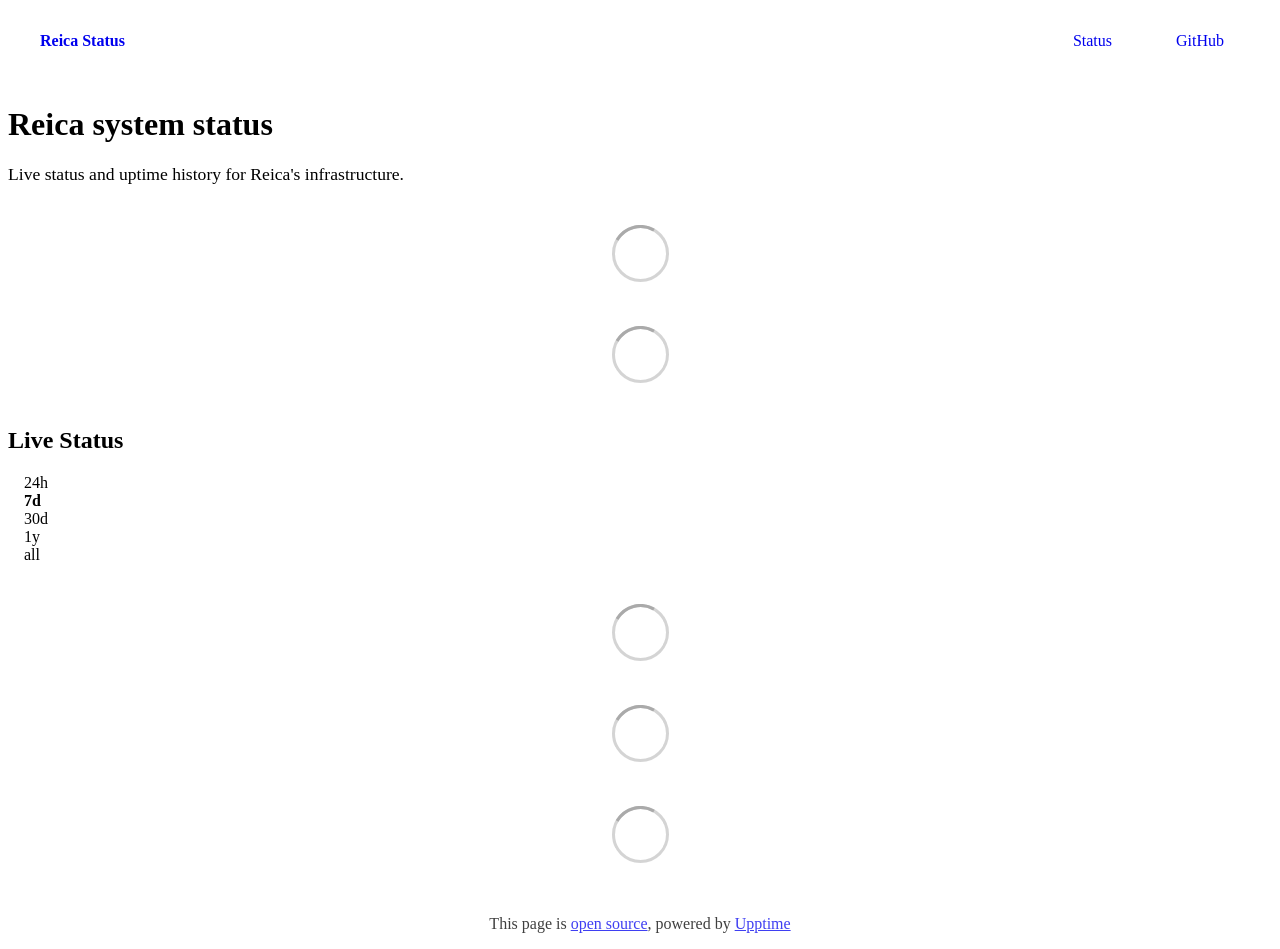
==== index.html @ 1705d9ae "deploy: a435191900cf1db7f2561569e757025fbf1e60c0" ====
<!DOCTYPE html> <html lang=en> <head> <meta charset=utf-8> <meta content="width=device-width,initial-scale=1" name=viewport> <meta content=#333333 name=theme-color> <base href=/ > <link href=manifest.json rel=manifest crossorigin=use-credentials> <script>__SAPPER__={baseUrl:"",preloaded:[void 0,{}]};if('serviceWorker' in navigator)navigator.serviceWorker.register('/service-worker.js');(function(){try{eval("async function x(){}");var main="/client/client.169915fb.js"}catch(e){main="/client/legacy/client.d8231489.js"};var s=document.createElement("script");try{new Function("if(0)import('')")();s.src=main;s.type="module";s.crossOrigin="use-credentials";}catch(e){s.src="/client/shimport@2.0.5.js";s.setAttribute("data-main",main);}document.head.appendChild(s);}());</script> <link href=client/client-31a52aa5.css rel=stylesheet><link href=client/createOctokit-a85f76c7.css rel=stylesheet><link href=client/index-b0b6455a.css rel=stylesheet> <title>Reica Status</title><link href=https://status.getreica.com/themes/dark.css rel=stylesheet><link href=https://status.getreica.com/global.css rel=stylesheet><link href=https://getreica.com/favicon.ico rel=icon type=image/svg><link href=https://getreica.com/favicon.ico rel=icon type=image/png> <link href=/client/client.169915fb.js rel=modulepreload as=script crossorigin=use-credentials><link href=/client/client-31a52aa5.css rel=preload as=style><link href=/client/index.3ea8ed36.js rel=modulepreload as=script crossorigin=use-credentials><link href=/client/createOctokit.ddf5746c.js rel=modulepreload as=script crossorigin=use-credentials><link href=/client/inject_styles.803b7e80.js rel=modulepreload as=script crossorigin=use-credentials><link href=/client/createOctokit-a85f76c7.css rel=preload as=style><link href=/client/index-b0b6455a.css rel=preload as=style></head> <body> <div id=sapper> <nav class=svelte-a08hsz><div class="svelte-a08hsz container"><div><a href=https://status.getreica.com class="svelte-a08hsz logo"><img alt="" class=svelte-a08hsz src=https://getreica.com/logo.png> <div>Reica Status</div></a></div> <ul class=svelte-a08hsz><li><a href=/ class=svelte-a08hsz target=_self aria-current=page>Status</a> <li><a href=https://github.com/getreica/status-page class=svelte-a08hsz target=_self>GitHub</a> </li> </ul></div> </nav> <main class=container> <header class=svelte-ngkazm><h1>Reica system status</h1> <p class="svelte-ngkazm lead">Live status and uptime history for Reica's infrastructure.</header> <section class=svelte-8lnl4f><div class="svelte-68jxue loading"><svg class=svelte-68jxue height=38 stroke=#aaa width=38 xmlns=http://www.w3.org/2000/svg><g fill=none fill-rule=evenodd><g stroke-width=2 transform="translate(1 1)"><circle cx=18 cy=18 r=18 stroke-opacity=.5></circle><path d="M36 18c0-9.94-8.06-18-18-18"><animateTransform attributeName=transform dur=1s from="0 18 18" repeatCount=indefinite to="360 18 18" type=rotate></animateTransform></path></g></g></svg></div> </section> <section class=svelte-8lnl4f><div class="svelte-68jxue loading"><svg class=svelte-68jxue height=38 stroke=#aaa width=38 xmlns=http://www.w3.org/2000/svg><g fill=none fill-rule=evenodd><g stroke-width=2 transform="translate(1 1)"><circle cx=18 cy=18 r=18 stroke-opacity=.5></circle><path d="M36 18c0-9.94-8.06-18-18-18"><animateTransform attributeName=transform dur=1s from="0 18 18" repeatCount=indefinite to="360 18 18" type=rotate></animateTransform></path></g></g></svg></div> </section> <div class="svelte-fqsq6s f changed"><h2>Live Status</h2> <form class="svelte-fqsq6s f r"><div><input class=svelte-fqsq6s id=data_day name=d type=radio value=day><label class=svelte-fqsq6s for=data_day>24h</label></div> <div><input class=svelte-fqsq6s id=data_week name=d type=radio value=week checked><label class=svelte-fqsq6s for=data_week>7d</label></div> <div><input class=svelte-fqsq6s id=data_month name=d type=radio value=month><label class=svelte-fqsq6s for=data_month>30d</label></div> <div><input class=svelte-fqsq6s id=data_year name=d type=radio value=year><label class=svelte-fqsq6s for=data_year>1y</label></div> <div><input class=svelte-fqsq6s id=data_all name=d type=radio value=all><label class=svelte-fqsq6s for=data_all>all</label></div></form></div> <section class="svelte-fqsq6s live-status"><div class="svelte-68jxue loading"><svg class=svelte-68jxue height=38 stroke=#aaa width=38 xmlns=http://www.w3.org/2000/svg><g fill=none fill-rule=evenodd><g stroke-width=2 transform="translate(1 1)"><circle cx=18 cy=18 r=18 stroke-opacity=.5></circle><path d="M36 18c0-9.94-8.06-18-18-18"><animateTransform attributeName=transform dur=1s from="0 18 18" repeatCount=indefinite to="360 18 18" type=rotate></animateTransform></path></g></g></svg></div> </section> <section><div class="svelte-68jxue loading"><svg class=svelte-68jxue height=38 stroke=#aaa width=38 xmlns=http://www.w3.org/2000/svg><g fill=none fill-rule=evenodd><g stroke-width=2 transform="translate(1 1)"><circle cx=18 cy=18 r=18 stroke-opacity=.5></circle><path d="M36 18c0-9.94-8.06-18-18-18"><animateTransform attributeName=transform dur=1s from="0 18 18" repeatCount=indefinite to="360 18 18" type=rotate></animateTransform></path></g></g></svg></div> </section> <section><div class="svelte-68jxue loading"><svg class=svelte-68jxue height=38 stroke=#aaa width=38 xmlns=http://www.w3.org/2000/svg><g fill=none fill-rule=evenodd><g stroke-width=2 transform="translate(1 1)"><circle cx=18 cy=18 r=18 stroke-opacity=.5></circle><path d="M36 18c0-9.94-8.06-18-18-18"><animateTransform attributeName=transform dur=1s from="0 18 18" repeatCount=indefinite to="360 18 18" type=rotate></animateTransform></path></g></g></svg></div></section></main> <footer class=svelte-jbr799><p>This page is <a href=https://github.com/getreica/status-page>open source</a>, powered by <a href=https://upptime.js.org>Upptime</a></p> </footer></div> <script> try {
        if (typeof window !== "undefined" && window.navigator && navigator.serviceWorker) {
          navigator.serviceWorker.getRegistrations().then(function (registrations) {
            for (let registration of registrations) {
              registration.unregister();
            }
          });
        }
        if (typeof window !== "undefined" && "caches" in window) {
          caches.keys().then(function (keyList) {
            return Promise.all(
              keyList.map(function (key) {
                return caches.delete(key);
              })
            );
          });
        }
      } catch (error) {} </script>
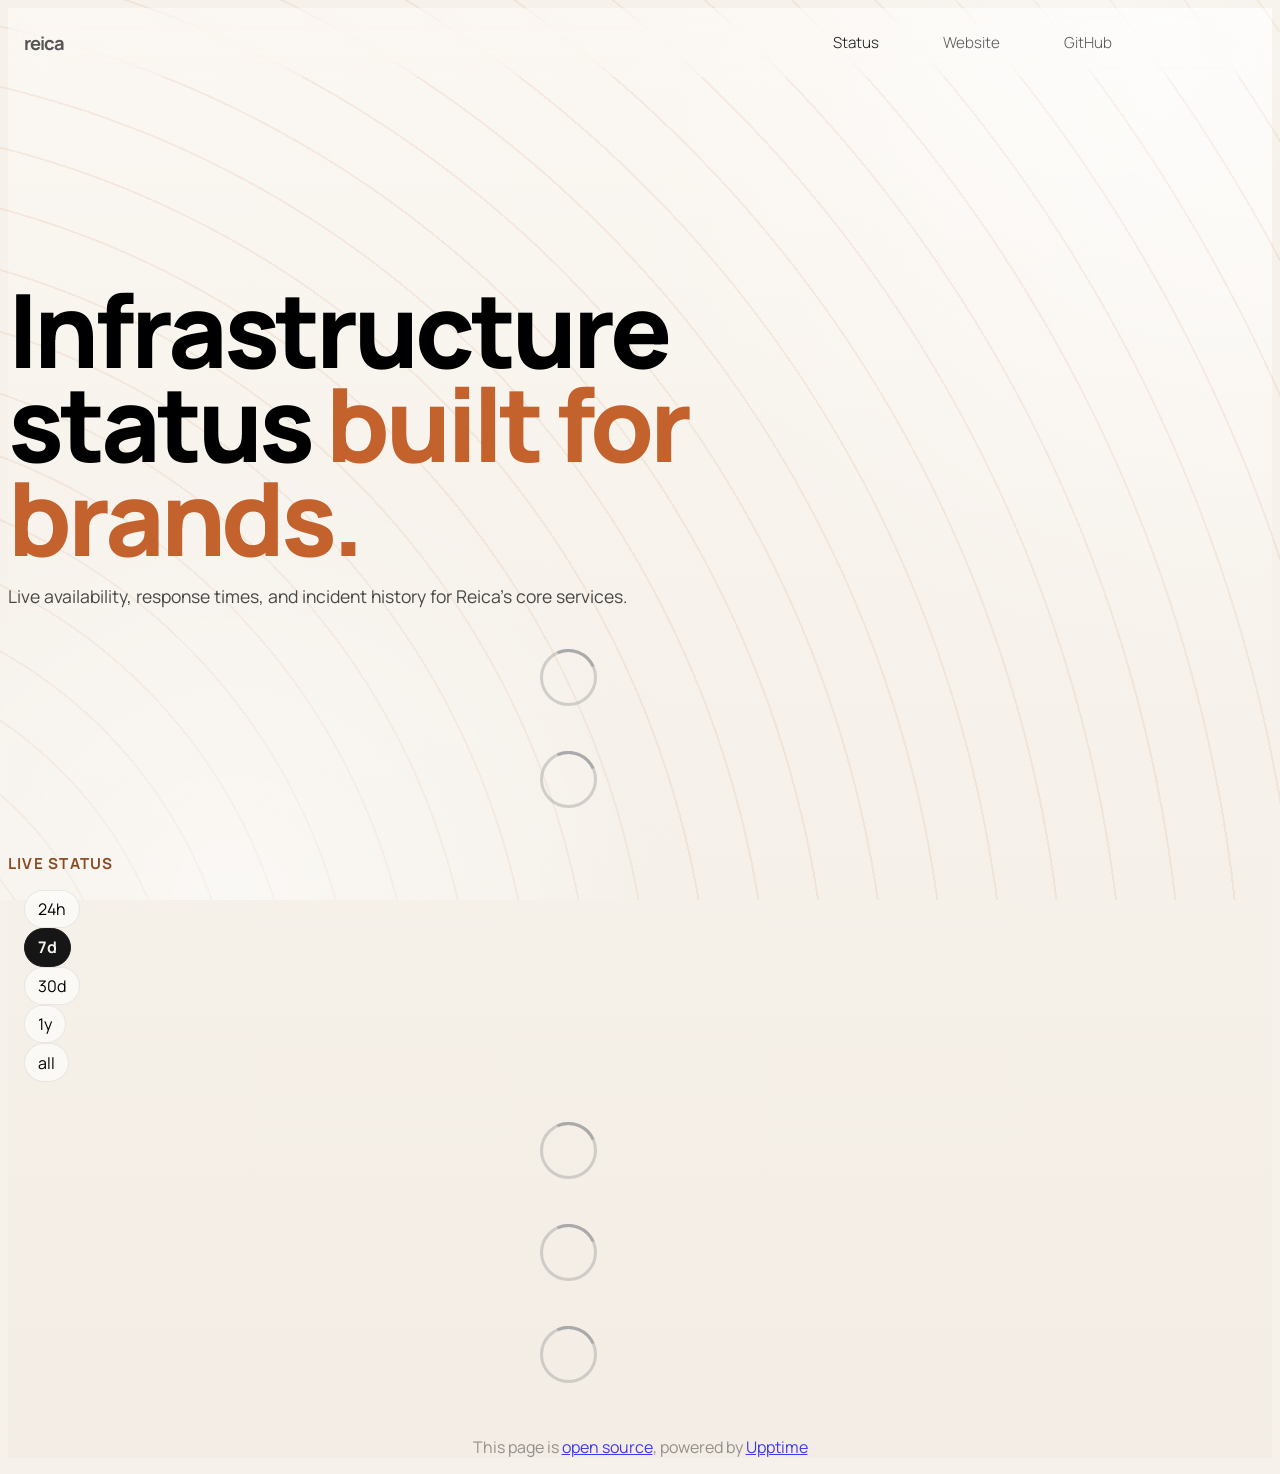
==== commit 03046985: "deploy: f0c12848d16f9196f82542cdac7fc0056ecde7b7" ====
--- a/index.html
+++ b/index.html
@@ -1,4 +1,12 @@
-<!DOCTYPE html> <html lang=en> <head> <meta charset=utf-8> <meta content="width=device-width,initial-scale=1" name=viewport> <meta content=#333333 name=theme-color> <base href=/ > <link href=manifest.json rel=manifest crossorigin=use-credentials> <script>__SAPPER__={baseUrl:"",preloaded:[void 0,{}]};if('serviceWorker' in navigator)navigator.serviceWorker.register('/service-worker.js');(function(){try{eval("async function x(){}");var main="/client/client.169915fb.js"}catch(e){main="/client/legacy/client.d8231489.js"};var s=document.createElement("script");try{new Function("if(0)import('')")();s.src=main;s.type="module";s.crossOrigin="use-credentials";}catch(e){s.src="/client/shimport@2.0.5.js";s.setAttribute("data-main",main);}document.head.appendChild(s);}());</script> <link href=client/client-31a52aa5.css rel=stylesheet><link href=client/createOctokit-a85f76c7.css rel=stylesheet><link href=client/index-b0b6455a.css rel=stylesheet> <title>Reica Status</title><link href=https://status.getreica.com/themes/dark.css rel=stylesheet><link href=https://status.getreica.com/global.css rel=stylesheet><link href=https://getreica.com/favicon.ico rel=icon type=image/svg><link href=https://getreica.com/favicon.ico rel=icon type=image/png> <link href=/client/client.169915fb.js rel=modulepreload as=script crossorigin=use-credentials><link href=/client/client-31a52aa5.css rel=preload as=style><link href=/client/index.3ea8ed36.js rel=modulepreload as=script crossorigin=use-credentials><link href=/client/createOctokit.ddf5746c.js rel=modulepreload as=script crossorigin=use-credentials><link href=/client/inject_styles.803b7e80.js rel=modulepreload as=script crossorigin=use-credentials><link href=/client/createOctokit-a85f76c7.css rel=preload as=style><link href=/client/index-b0b6455a.css rel=preload as=style></head> <body> <div id=sapper> <nav class=svelte-a08hsz><div class="svelte-a08hsz container"><div><a href=https://status.getreica.com class="svelte-a08hsz logo"><img alt="" class=svelte-a08hsz src=https://getreica.com/logo.png> <div>Reica Status</div></a></div> <ul class=svelte-a08hsz><li><a href=/ class=svelte-a08hsz target=_self aria-current=page>Status</a> <li><a href=https://github.com/getreica/status-page class=svelte-a08hsz target=_self>GitHub</a> </li> </ul></div> </nav> <main class=container> <header class=svelte-ngkazm><h1>Reica system status</h1> <p class="svelte-ngkazm lead">Live status and uptime history for Reica's infrastructure.</header> <section class=svelte-8lnl4f><div class="svelte-68jxue loading"><svg class=svelte-68jxue height=38 stroke=#aaa width=38 xmlns=http://www.w3.org/2000/svg><g fill=none fill-rule=evenodd><g stroke-width=2 transform="translate(1 1)"><circle cx=18 cy=18 r=18 stroke-opacity=.5></circle><path d="M36 18c0-9.94-8.06-18-18-18"><animateTransform attributeName=transform dur=1s from="0 18 18" repeatCount=indefinite to="360 18 18" type=rotate></animateTransform></path></g></g></svg></div> </section> <section class=svelte-8lnl4f><div class="svelte-68jxue loading"><svg class=svelte-68jxue height=38 stroke=#aaa width=38 xmlns=http://www.w3.org/2000/svg><g fill=none fill-rule=evenodd><g stroke-width=2 transform="translate(1 1)"><circle cx=18 cy=18 r=18 stroke-opacity=.5></circle><path d="M36 18c0-9.94-8.06-18-18-18"><animateTransform attributeName=transform dur=1s from="0 18 18" repeatCount=indefinite to="360 18 18" type=rotate></animateTransform></path></g></g></svg></div> </section> <div class="svelte-fqsq6s f changed"><h2>Live Status</h2> <form class="svelte-fqsq6s f r"><div><input class=svelte-fqsq6s id=data_day name=d type=radio value=day><label class=svelte-fqsq6s for=data_day>24h</label></div> <div><input class=svelte-fqsq6s id=data_week name=d type=radio value=week checked><label class=svelte-fqsq6s for=data_week>7d</label></div> <div><input class=svelte-fqsq6s id=data_month name=d type=radio value=month><label class=svelte-fqsq6s for=data_month>30d</label></div> <div><input class=svelte-fqsq6s id=data_year name=d type=radio value=year><label class=svelte-fqsq6s for=data_year>1y</label></div> <div><input class=svelte-fqsq6s id=data_all name=d type=radio value=all><label class=svelte-fqsq6s for=data_all>all</label></div></form></div> <section class="svelte-fqsq6s live-status"><div class="svelte-68jxue loading"><svg class=svelte-68jxue height=38 stroke=#aaa width=38 xmlns=http://www.w3.org/2000/svg><g fill=none fill-rule=evenodd><g stroke-width=2 transform="translate(1 1)"><circle cx=18 cy=18 r=18 stroke-opacity=.5></circle><path d="M36 18c0-9.94-8.06-18-18-18"><animateTransform attributeName=transform dur=1s from="0 18 18" repeatCount=indefinite to="360 18 18" type=rotate></animateTransform></path></g></g></svg></div> </section> <section><div class="svelte-68jxue loading"><svg class=svelte-68jxue height=38 stroke=#aaa width=38 xmlns=http://www.w3.org/2000/svg><g fill=none fill-rule=evenodd><g stroke-width=2 transform="translate(1 1)"><circle cx=18 cy=18 r=18 stroke-opacity=.5></circle><path d="M36 18c0-9.94-8.06-18-18-18"><animateTransform attributeName=transform dur=1s from="0 18 18" repeatCount=indefinite to="360 18 18" type=rotate></animateTransform></path></g></g></svg></div> </section> <section><div class="svelte-68jxue loading"><svg class=svelte-68jxue height=38 stroke=#aaa width=38 xmlns=http://www.w3.org/2000/svg><g fill=none fill-rule=evenodd><g stroke-width=2 transform="translate(1 1)"><circle cx=18 cy=18 r=18 stroke-opacity=.5></circle><path d="M36 18c0-9.94-8.06-18-18-18"><animateTransform attributeName=transform dur=1s from="0 18 18" repeatCount=indefinite to="360 18 18" type=rotate></animateTransform></path></g></g></svg></div></section></main> <footer class=svelte-jbr799><p>This page is <a href=https://github.com/getreica/status-page>open source</a>, powered by <a href=https://upptime.js.org>Upptime</a></p> </footer></div> <script> try {
+<!DOCTYPE html> <html lang=en> <head> <meta charset=utf-8> <meta content="width=device-width,initial-scale=1" name=viewport> <meta content=#333333 name=theme-color> <base href=/ > <link href=manifest.json rel=manifest crossorigin=use-credentials> <script>__SAPPER__={baseUrl:"",preloaded:[void 0,{}]};if('serviceWorker' in navigator)navigator.serviceWorker.register('/service-worker.js');(function(){try{eval("async function x(){}");var main="/client/client.86cec243.js"}catch(e){main="/client/legacy/client.740621c8.js"};var s=document.createElement("script");try{new Function("if(0)import('')")();s.src=main;s.type="module";s.crossOrigin="use-credentials";}catch(e){s.src="/client/shimport@2.0.5.js";s.setAttribute("data-main",main);}document.head.appendChild(s);}());</script> <link href=client/client-31a52aa5.css rel=stylesheet><link href=client/createOctokit-a85f76c7.css rel=stylesheet><link href=client/index-b0b6455a.css rel=stylesheet> <title>reica</title><link href=https://fonts.googleapis.com rel=preconnect> <link href=https://fonts.gstatic.com rel=preconnect crossorigin> <link href="https://fonts.googleapis.com/css2?family=Manrope:wght@400;500;600;700;800&display=swap" rel=stylesheet> <script>// If `prefers-color-scheme` is not supported, fall back to light mode.
+      // In this case, light.css will be downloaded with `highest` priority.
+      if (typeof window !== "undefined" && typeof document !== "undefined" && "matchMedia" in window && window.matchMedia('(prefers-color-scheme: dark)').media === 'not all') {
+        document.documentElement.style.display = 'none';
+        document.head.insertAdjacentHTML(
+          'beforeend',
+          '<link rel="stylesheet" href={`${config.path}/themes/light.css`} onload="document.documentElement.style.display = \'\'">',
+        );
+      } </script> <link href=https://status.getreica.com/themes/light.css rel=stylesheet media=(prefers-color-scheme:light)> <link href=https://status.getreica.com/themes/dark.css rel=stylesheet media=(prefers-color-scheme:dark)><link href=https://status.getreica.com/global.css rel=stylesheet><link href=https://getreica.com/favicon.ico rel=icon type=image/svg><link href=https://getreica.com/favicon.ico rel=icon type=image/png><style>:root{--body-background-color:#f6f1ea;--body-text-color:#161616;--card-background-color:rgba(255, 251, 246, 0.78);--nav-background-color:rgba(246, 241, 234, 0.84);--nav-border-bottom-color:rgba(196, 98, 45, 0.14);--nav-current-border-bottom-color:#c4622d;--card-border-color:rgba(196, 98, 45, 0.14);--down-border-left-color:#c3472d;--down-background-color:#f7ddd4;--degraded-border-left-color:#d39a3d;--up-border-left-color:#1d8a61;--tag-color:#fffaf4;--tag-up-background-color:#1d8a61;--tag-down-background-color:#c3472d;--tag-degraded-background-color:#d39a3d;--change-background-color:rgba(196, 98, 45, 0.16);--error-button-border-color:#161616;--error-button-background-color:#161616;--error-button-color:#f8f3ed;--submit-button-border-color:#161616;--submit-button-background-color:#161616;--submit-button-color:#f8f3ed;--code-color:#8d451d;--code-background-color:rgba(196, 98, 45, 0.08);--down-color-color:#772d1d;--degraded-color-color:#855d16;--up-color-color:#0f6145;--graph-opacity:0.94;--graph-filter:saturate(0.86) contrast(1.02)}html{background:#f6f1ea}body{position:relative;min-height:100vh;font-family:Manrope,-apple-system,BlinkMacSystemFont,"Segoe UI",sans-serif;background:radial-gradient(circle at top right,rgba(255,255,255,.72),transparent 36%),linear-gradient(180deg,#fbf7f2 0,#f6f1ea 50%,#f3ede5 100%)}body::after,body::before{content:"";position:fixed;inset:0;pointer-events:none}body::before{background:repeating-radial-gradient(circle at -18% 118%,transparent 0 57px,rgba(196,98,45,.1) 57px 59px);opacity:.85}body::after{background:radial-gradient(circle at 18% 100%,rgba(255,255,255,.55),transparent 34%),radial-gradient(circle at 85% 0,rgba(255,255,255,.35),transparent 24%)}a,body,button,input,label{-webkit-font-smoothing:antialiased;text-rendering:optimizeLegibility}nav{position:sticky;top:0;z-index:20;backdrop-filter:blur(18px);-webkit-backdrop-filter:blur(18px)}main.container,nav .container{max-width:1120px}nav a{padding:1.15rem .95rem;color:rgba(22,22,22,.72);font-size:.95rem}nav a:hover{color:#161616}nav .logo{font-size:1.15rem;font-weight:800;letter-spacing:-.06em;text-transform:lowercase}nav .logo img{display:none}[aria-current]{color:#161616}main.container{position:relative;z-index:1;padding-top:6.5rem}header{max-width:860px;margin-bottom:3rem}h1,h2,h3,h4,h5,h6{letter-spacing:-.04em}h1{max-width:11ch;font-size:clamp(3.6rem,8vw,6.75rem);font-weight:800;line-height:.92;margin-bottom:1.25rem}h1 strong{color:#c4622d;font-weight:800}p.lead{max-width:40rem;font-size:clamp(1.15rem,2vw,1.45rem);line-height:1.4;color:rgba(22,22,22,.78)}h2{margin-bottom:1rem;font-size:.95rem;font-weight:700;letter-spacing:.08em;text-transform:uppercase;color:#8b4b22}h3{color:rgba(22,22,22,.58)}a{transition:color 180ms ease,opacity 180ms ease,border-color 180ms ease,transform 180ms ease}article{border-radius:1.35rem;backdrop-filter:blur(14px);-webkit-backdrop-filter:blur(14px);box-shadow:0 24px 60px rgba(92,61,33,.08)}article+article{margin-top:.85rem}article.graph{background-size:46% auto;background-position:center right 1.25rem}article.down-active{box-shadow:0 18px 40px rgba(195,71,45,.14)}.tag{border-radius:999px;padding:.45rem .75rem;font-size:.72rem;font-weight:700;letter-spacing:.04em}.r label{display:inline-flex;align-items:center;margin-left:.5rem;padding:.45rem .8rem;border:1px solid rgba(22,22,22,.08);border-radius:999px;background:rgba(255,255,255,.58)}.r input:checked+label{background:#161616;color:#f8f3ed;border-color:#161616;font-weight:700}.changed+section .data{border-radius:999px}.submit-button,a.error-button{border-radius:999px;padding:.75rem 1.25rem;font-weight:700}footer{color:rgba(22,22,22,.58)}@media (max-width:720px){nav{margin-bottom:1rem}nav a{padding:1rem .7rem}main.container{padding-top:4rem}h1{max-width:8ch;font-size:clamp(2.85rem,16vw,4.5rem)}p.lead{font-size:1.05rem}article.graph{background-size:65% auto;background-position:bottom right}}</style> <link href=/client/client.86cec243.js rel=modulepreload as=script crossorigin=use-credentials><link href=/client/client-31a52aa5.css rel=preload as=style><link href=/client/index.c376f8d2.js rel=modulepreload as=script crossorigin=use-credentials><link href=/client/createOctokit.1ccf7ff3.js rel=modulepreload as=script crossorigin=use-credentials><link href=/client/inject_styles.803b7e80.js rel=modulepreload as=script crossorigin=use-credentials><link href=/client/createOctokit-a85f76c7.css rel=preload as=style><link href=/client/index-b0b6455a.css rel=preload as=style></head> <body> <div id=sapper> <nav class=svelte-a08hsz><div class="svelte-a08hsz container"><div><a href=https://getreica.com class="svelte-a08hsz logo"> <div>reica</div></a></div> <ul class=svelte-a08hsz><li><a href=/ class=svelte-a08hsz target=_self aria-current=page>Status</a> <li><a href=https://getreica.com class=svelte-a08hsz target=_blank>Website</a> <li><a href=https://github.com/getreica/status-page class=svelte-a08hsz target=_blank>GitHub</a> </li> </ul></div> </nav> <main class=container> <header class=svelte-ngkazm><h1>Infrastructure status <strong>built for brands.</strong></h1> <p class="svelte-ngkazm lead">Live availability, response times, and incident history for Reica's core services.</header> <section class=svelte-8lnl4f><div class="svelte-68jxue loading"><svg class=svelte-68jxue height=38 stroke=#aaa width=38 xmlns=http://www.w3.org/2000/svg><g fill=none fill-rule=evenodd><g stroke-width=2 transform="translate(1 1)"><circle cx=18 cy=18 r=18 stroke-opacity=.5></circle><path d="M36 18c0-9.94-8.06-18-18-18"><animateTransform attributeName=transform dur=1s from="0 18 18" repeatCount=indefinite to="360 18 18" type=rotate></animateTransform></path></g></g></svg></div> </section> <section class=svelte-8lnl4f><div class="svelte-68jxue loading"><svg class=svelte-68jxue height=38 stroke=#aaa width=38 xmlns=http://www.w3.org/2000/svg><g fill=none fill-rule=evenodd><g stroke-width=2 transform="translate(1 1)"><circle cx=18 cy=18 r=18 stroke-opacity=.5></circle><path d="M36 18c0-9.94-8.06-18-18-18"><animateTransform attributeName=transform dur=1s from="0 18 18" repeatCount=indefinite to="360 18 18" type=rotate></animateTransform></path></g></g></svg></div> </section> <div class="svelte-fqsq6s f changed"><h2>Live Status</h2> <form class="svelte-fqsq6s f r"><div><input class=svelte-fqsq6s id=data_day name=d type=radio value=day><label class=svelte-fqsq6s for=data_day>24h</label></div> <div><input class=svelte-fqsq6s id=data_week name=d type=radio value=week checked><label class=svelte-fqsq6s for=data_week>7d</label></div> <div><input class=svelte-fqsq6s id=data_month name=d type=radio value=month><label class=svelte-fqsq6s for=data_month>30d</label></div> <div><input class=svelte-fqsq6s id=data_year name=d type=radio value=year><label class=svelte-fqsq6s for=data_year>1y</label></div> <div><input class=svelte-fqsq6s id=data_all name=d type=radio value=all><label class=svelte-fqsq6s for=data_all>all</label></div></form></div> <section class="svelte-fqsq6s live-status"><div class="svelte-68jxue loading"><svg class=svelte-68jxue height=38 stroke=#aaa width=38 xmlns=http://www.w3.org/2000/svg><g fill=none fill-rule=evenodd><g stroke-width=2 transform="translate(1 1)"><circle cx=18 cy=18 r=18 stroke-opacity=.5></circle><path d="M36 18c0-9.94-8.06-18-18-18"><animateTransform attributeName=transform dur=1s from="0 18 18" repeatCount=indefinite to="360 18 18" type=rotate></animateTransform></path></g></g></svg></div> </section> <section><div class="svelte-68jxue loading"><svg class=svelte-68jxue height=38 stroke=#aaa width=38 xmlns=http://www.w3.org/2000/svg><g fill=none fill-rule=evenodd><g stroke-width=2 transform="translate(1 1)"><circle cx=18 cy=18 r=18 stroke-opacity=.5></circle><path d="M36 18c0-9.94-8.06-18-18-18"><animateTransform attributeName=transform dur=1s from="0 18 18" repeatCount=indefinite to="360 18 18" type=rotate></animateTransform></path></g></g></svg></div> </section> <section><div class="svelte-68jxue loading"><svg class=svelte-68jxue height=38 stroke=#aaa width=38 xmlns=http://www.w3.org/2000/svg><g fill=none fill-rule=evenodd><g stroke-width=2 transform="translate(1 1)"><circle cx=18 cy=18 r=18 stroke-opacity=.5></circle><path d="M36 18c0-9.94-8.06-18-18-18"><animateTransform attributeName=transform dur=1s from="0 18 18" repeatCount=indefinite to="360 18 18" type=rotate></animateTransform></path></g></g></svg></div></section></main> <footer class=svelte-jbr799><p>This page is <a href=https://github.com/getreica/status-page>open source</a>, powered by <a href=https://upptime.js.org>Upptime</a></p> </footer></div> <script> try {
         if (typeof window !== "undefined" && window.navigator && navigator.serviceWorker) {
           navigator.serviceWorker.getRegistrations().then(function (registrations) {
             for (let registration of registrations) {
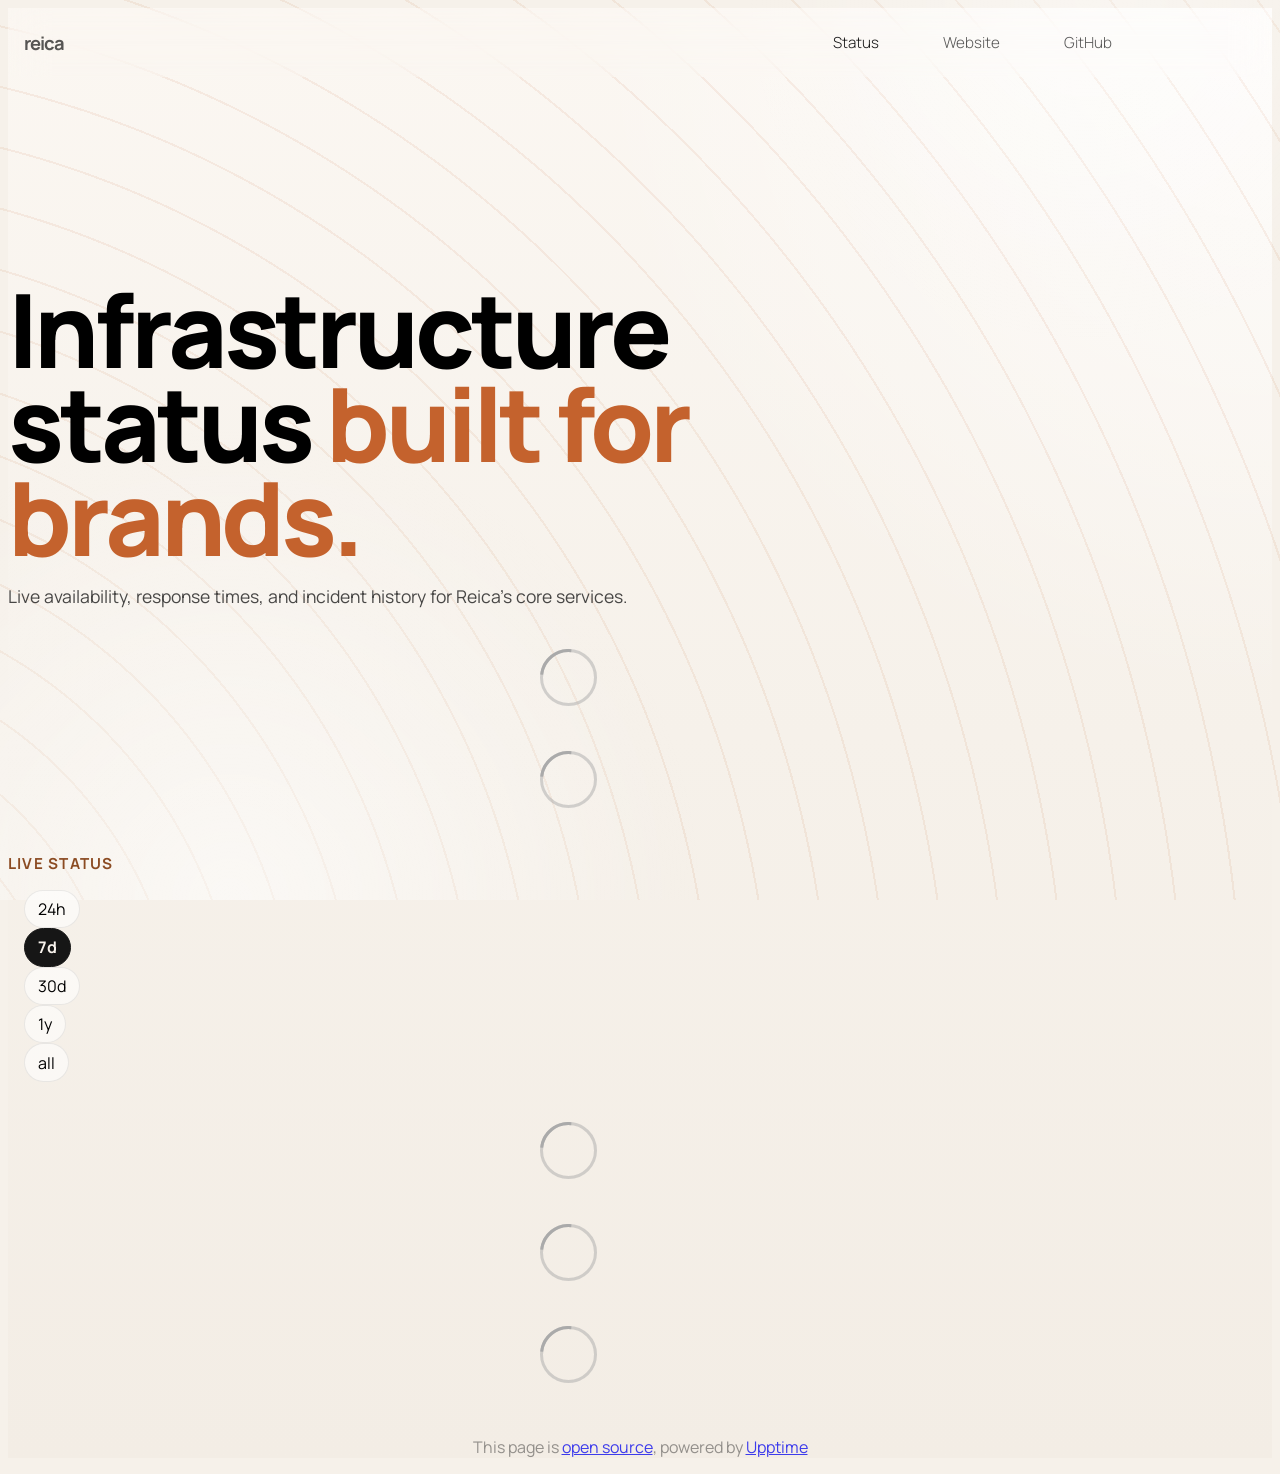
==== commit fea54264: "deploy: 81450a33a3ed1f8bb71b86560d308d879270e496" ====
--- a/index.html
+++ b/index.html
@@ -1,4 +1,4 @@
-<!DOCTYPE html> <html lang=en> <head> <meta charset=utf-8> <meta content="width=device-width,initial-scale=1" name=viewport> <meta content=#333333 name=theme-color> <base href=/ > <link href=manifest.json rel=manifest crossorigin=use-credentials> <script>__SAPPER__={baseUrl:"",preloaded:[void 0,{}]};if('serviceWorker' in navigator)navigator.serviceWorker.register('/service-worker.js');(function(){try{eval("async function x(){}");var main="/client/client.86cec243.js"}catch(e){main="/client/legacy/client.740621c8.js"};var s=document.createElement("script");try{new Function("if(0)import('')")();s.src=main;s.type="module";s.crossOrigin="use-credentials";}catch(e){s.src="/client/shimport@2.0.5.js";s.setAttribute("data-main",main);}document.head.appendChild(s);}());</script> <link href=client/client-31a52aa5.css rel=stylesheet><link href=client/createOctokit-a85f76c7.css rel=stylesheet><link href=client/index-b0b6455a.css rel=stylesheet> <title>reica</title><link href=https://fonts.googleapis.com rel=preconnect> <link href=https://fonts.gstatic.com rel=preconnect crossorigin> <link href="https://fonts.googleapis.com/css2?family=Manrope:wght@400;500;600;700;800&display=swap" rel=stylesheet> <script>// If `prefers-color-scheme` is not supported, fall back to light mode.
+<!DOCTYPE html> <html lang=en> <head> <meta charset=utf-8> <meta content="width=device-width,initial-scale=1" name=viewport> <meta content=#333333 name=theme-color> <base href=/ > <link href=manifest.json rel=manifest crossorigin=use-credentials> <script>__SAPPER__={baseUrl:"",preloaded:[void 0,{}]};if('serviceWorker' in navigator)navigator.serviceWorker.register('/service-worker.js');(function(){try{eval("async function x(){}");var main="/client/client.86cec243.js"}catch(e){main="/client/legacy/client.3837c014.js"};var s=document.createElement("script");try{new Function("if(0)import('')")();s.src=main;s.type="module";s.crossOrigin="use-credentials";}catch(e){s.src="/client/shimport@2.0.5.js";s.setAttribute("data-main",main);}document.head.appendChild(s);}());</script> <link href=client/client-31a52aa5.css rel=stylesheet><link href=client/createOctokit-a85f76c7.css rel=stylesheet><link href=client/index-b0b6455a.css rel=stylesheet> <title>reica</title><link href=https://fonts.googleapis.com rel=preconnect> <link href=https://fonts.gstatic.com rel=preconnect crossorigin> <link href="https://fonts.googleapis.com/css2?family=Manrope:wght@400;500;600;700;800&display=swap" rel=stylesheet> <script>// If `prefers-color-scheme` is not supported, fall back to light mode.
       // In this case, light.css will be downloaded with `highest` priority.
       if (typeof window !== "undefined" && typeof document !== "undefined" && "matchMedia" in window && window.matchMedia('(prefers-color-scheme: dark)').media === 'not all') {
         document.documentElement.style.display = 'none';
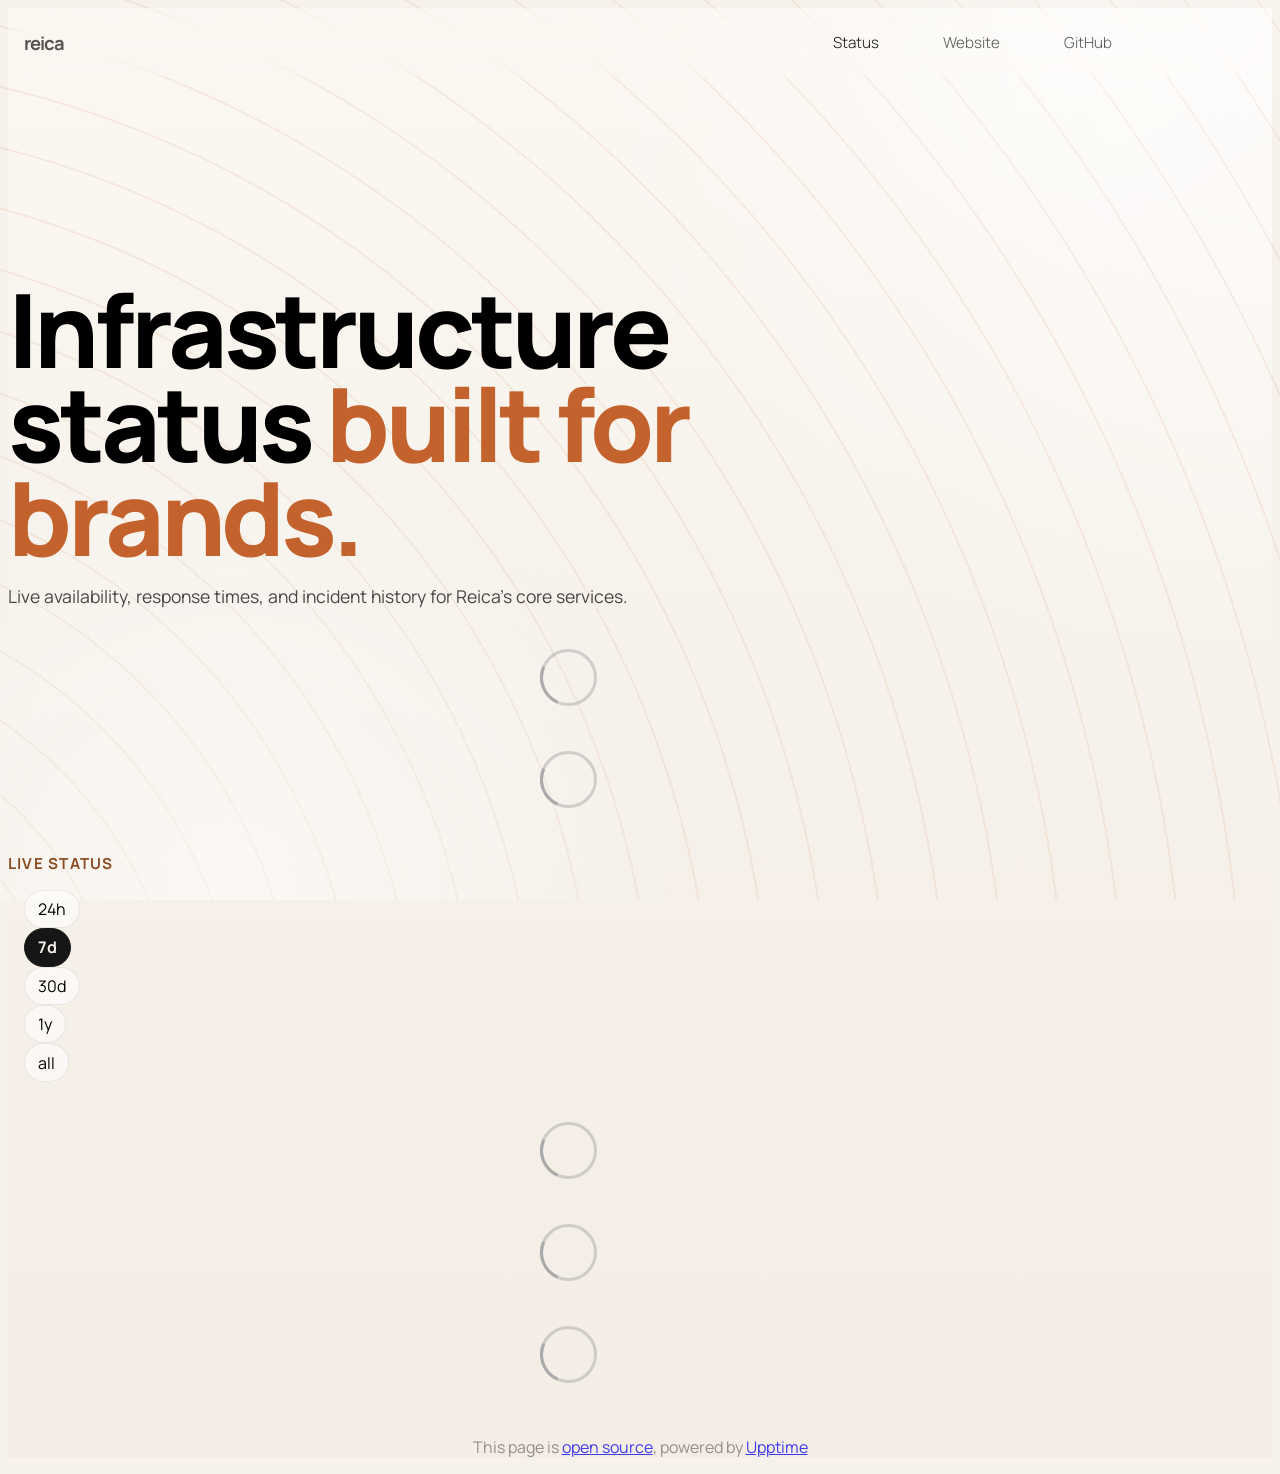
==== commit bcd56942: "deploy: 591692faee8d4d77983df80fb54485257f3bd2be" ====
--- a/index.html
+++ b/index.html
@@ -1,4 +1,4 @@
-<!DOCTYPE html> <html lang=en> <head> <meta charset=utf-8> <meta content="width=device-width,initial-scale=1" name=viewport> <meta content=#333333 name=theme-color> <base href=/ > <link href=manifest.json rel=manifest crossorigin=use-credentials> <script>__SAPPER__={baseUrl:"",preloaded:[void 0,{}]};if('serviceWorker' in navigator)navigator.serviceWorker.register('/service-worker.js');(function(){try{eval("async function x(){}");var main="/client/client.86cec243.js"}catch(e){main="/client/legacy/client.3837c014.js"};var s=document.createElement("script");try{new Function("if(0)import('')")();s.src=main;s.type="module";s.crossOrigin="use-credentials";}catch(e){s.src="/client/shimport@2.0.5.js";s.setAttribute("data-main",main);}document.head.appendChild(s);}());</script> <link href=client/client-31a52aa5.css rel=stylesheet><link href=client/createOctokit-a85f76c7.css rel=stylesheet><link href=client/index-b0b6455a.css rel=stylesheet> <title>reica</title><link href=https://fonts.googleapis.com rel=preconnect> <link href=https://fonts.gstatic.com rel=preconnect crossorigin> <link href="https://fonts.googleapis.com/css2?family=Manrope:wght@400;500;600;700;800&display=swap" rel=stylesheet> <script>// If `prefers-color-scheme` is not supported, fall back to light mode.
+<!DOCTYPE html> <html lang=en> <head> <meta charset=utf-8> <meta content="width=device-width,initial-scale=1" name=viewport> <meta content=#333333 name=theme-color> <base href=/ > <link href=manifest.json rel=manifest crossorigin=use-credentials> <script>__SAPPER__={baseUrl:"",preloaded:[void 0,{}]};if('serviceWorker' in navigator)navigator.serviceWorker.register('/service-worker.js');(function(){try{eval("async function x(){}");var main="/client/client.86cec243.js"}catch(e){main="/client/legacy/client.5ba3c94b.js"};var s=document.createElement("script");try{new Function("if(0)import('')")();s.src=main;s.type="module";s.crossOrigin="use-credentials";}catch(e){s.src="/client/shimport@2.0.5.js";s.setAttribute("data-main",main);}document.head.appendChild(s);}());</script> <link href=client/client-31a52aa5.css rel=stylesheet><link href=client/createOctokit-a85f76c7.css rel=stylesheet><link href=client/index-b0b6455a.css rel=stylesheet> <title>reica</title><link href=https://fonts.googleapis.com rel=preconnect> <link href=https://fonts.gstatic.com rel=preconnect crossorigin> <link href="https://fonts.googleapis.com/css2?family=Manrope:wght@400;500;600;700;800&display=swap" rel=stylesheet> <script>// If `prefers-color-scheme` is not supported, fall back to light mode.
       // In this case, light.css will be downloaded with `highest` priority.
       if (typeof window !== "undefined" && typeof document !== "undefined" && "matchMedia" in window && window.matchMedia('(prefers-color-scheme: dark)').media === 'not all') {
         document.documentElement.style.display = 'none';
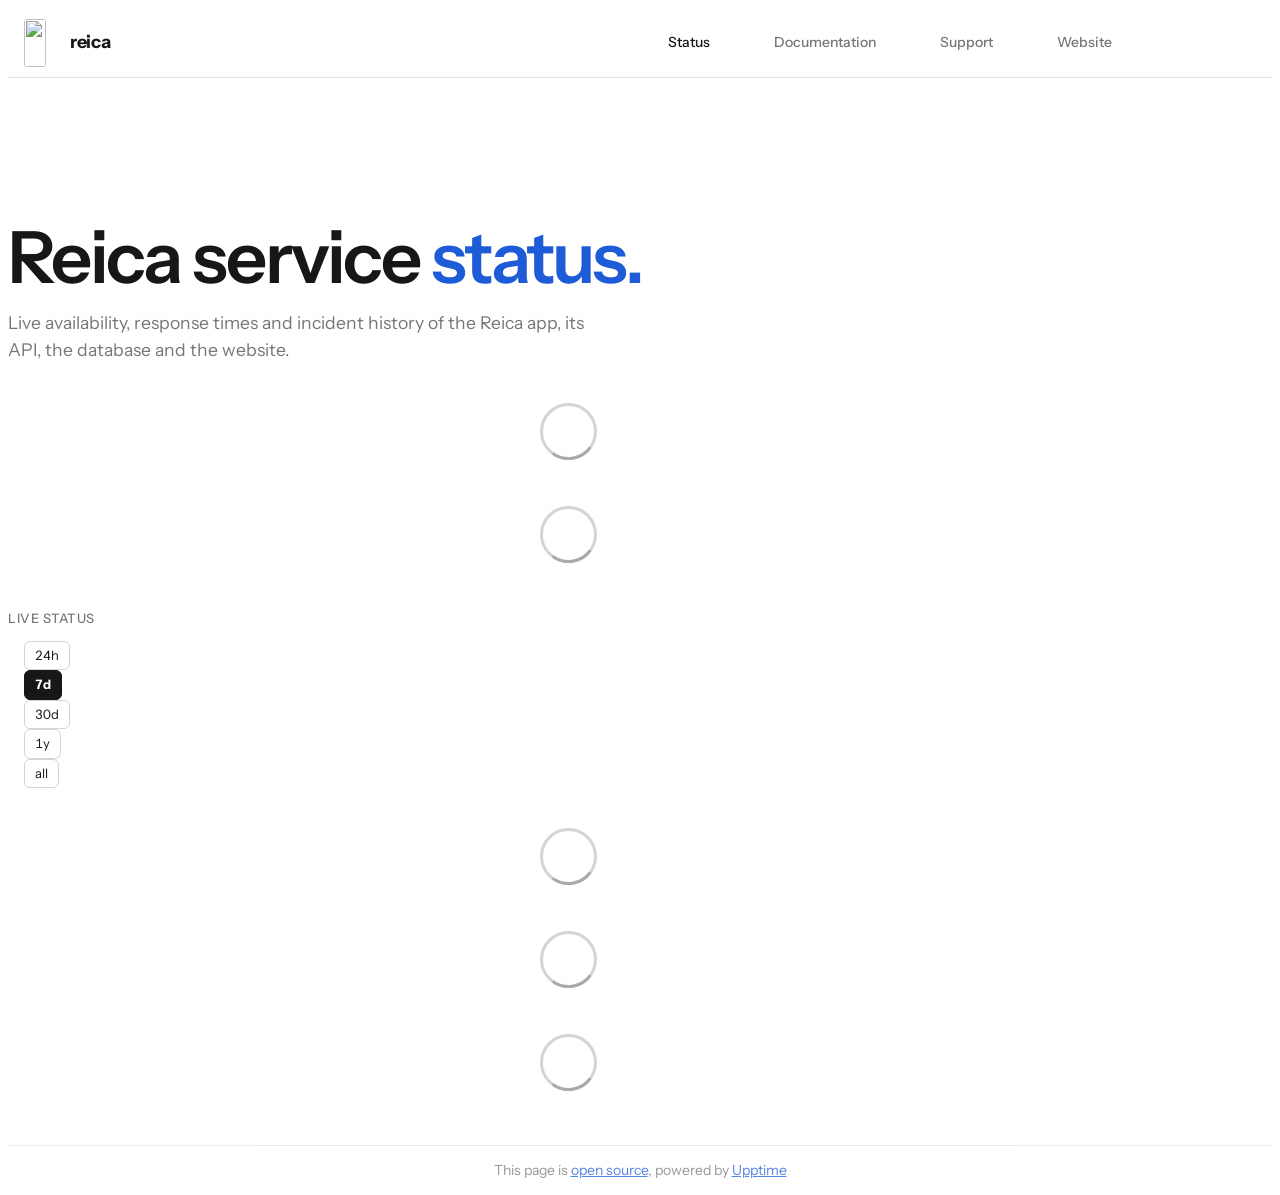
==== commit 0fb2e4a7: "deploy: 2c36d4db797b99b7d22aa9bc2728b62079477b32" ====
--- a/index.html
+++ b/index.html
@@ -1,4 +1,4 @@
-<!DOCTYPE html> <html lang=en> <head> <meta charset=utf-8> <meta content="width=device-width,initial-scale=1" name=viewport> <meta content=#333333 name=theme-color> <base href=/ > <link href=manifest.json rel=manifest crossorigin=use-credentials> <script>__SAPPER__={baseUrl:"",preloaded:[void 0,{}]};if('serviceWorker' in navigator)navigator.serviceWorker.register('/service-worker.js');(function(){try{eval("async function x(){}");var main="/client/client.86cec243.js"}catch(e){main="/client/legacy/client.5ba3c94b.js"};var s=document.createElement("script");try{new Function("if(0)import('')")();s.src=main;s.type="module";s.crossOrigin="use-credentials";}catch(e){s.src="/client/shimport@2.0.5.js";s.setAttribute("data-main",main);}document.head.appendChild(s);}());</script> <link href=client/client-31a52aa5.css rel=stylesheet><link href=client/createOctokit-a85f76c7.css rel=stylesheet><link href=client/index-b0b6455a.css rel=stylesheet> <title>reica</title><link href=https://fonts.googleapis.com rel=preconnect> <link href=https://fonts.gstatic.com rel=preconnect crossorigin> <link href="https://fonts.googleapis.com/css2?family=Manrope:wght@400;500;600;700;800&display=swap" rel=stylesheet> <script>// If `prefers-color-scheme` is not supported, fall back to light mode.
+<!DOCTYPE html> <html lang=en> <head> <meta charset=utf-8> <meta content="width=device-width,initial-scale=1" name=viewport> <meta content=#333333 name=theme-color> <base href=/ > <link href=manifest.json rel=manifest crossorigin=use-credentials> <script>__SAPPER__={baseUrl:"",preloaded:[void 0,{}]};if('serviceWorker' in navigator)navigator.serviceWorker.register('/service-worker.js');(function(){try{eval("async function x(){}");var main="/client/client.5323256a.js"}catch(e){main="/client/legacy/client.6ca61747.js"};var s=document.createElement("script");try{new Function("if(0)import('')")();s.src=main;s.type="module";s.crossOrigin="use-credentials";}catch(e){s.src="/client/shimport@2.0.5.js";s.setAttribute("data-main",main);}document.head.appendChild(s);}());</script> <link href=client/client-31a52aa5.css rel=stylesheet><link href=client/createOctokit-a85f76c7.css rel=stylesheet><link href=client/index-b0b6455a.css rel=stylesheet> <title>reica</title><link href=https://fonts.googleapis.com rel=preconnect> <link href=https://fonts.gstatic.com rel=preconnect crossorigin> <link href="https://fonts.googleapis.com/css2?family=Instrument+Sans:wght@400;500;600;700&display=swap" rel=stylesheet> <script>// If `prefers-color-scheme` is not supported, fall back to light mode.
       // In this case, light.css will be downloaded with `highest` priority.
       if (typeof window !== "undefined" && typeof document !== "undefined" && "matchMedia" in window && window.matchMedia('(prefers-color-scheme: dark)').media === 'not all') {
         document.documentElement.style.display = 'none';
@@ -6,7 +6,7 @@
           'beforeend',
           '<link rel="stylesheet" href={`${config.path}/themes/light.css`} onload="document.documentElement.style.display = \'\'">',
         );
-      } </script> <link href=https://status.getreica.com/themes/light.css rel=stylesheet media=(prefers-color-scheme:light)> <link href=https://status.getreica.com/themes/dark.css rel=stylesheet media=(prefers-color-scheme:dark)><link href=https://status.getreica.com/global.css rel=stylesheet><link href=https://getreica.com/favicon.ico rel=icon type=image/svg><link href=https://getreica.com/favicon.ico rel=icon type=image/png><style>:root{--body-background-color:#f6f1ea;--body-text-color:#161616;--card-background-color:rgba(255, 251, 246, 0.78);--nav-background-color:rgba(246, 241, 234, 0.84);--nav-border-bottom-color:rgba(196, 98, 45, 0.14);--nav-current-border-bottom-color:#c4622d;--card-border-color:rgba(196, 98, 45, 0.14);--down-border-left-color:#c3472d;--down-background-color:#f7ddd4;--degraded-border-left-color:#d39a3d;--up-border-left-color:#1d8a61;--tag-color:#fffaf4;--tag-up-background-color:#1d8a61;--tag-down-background-color:#c3472d;--tag-degraded-background-color:#d39a3d;--change-background-color:rgba(196, 98, 45, 0.16);--error-button-border-color:#161616;--error-button-background-color:#161616;--error-button-color:#f8f3ed;--submit-button-border-color:#161616;--submit-button-background-color:#161616;--submit-button-color:#f8f3ed;--code-color:#8d451d;--code-background-color:rgba(196, 98, 45, 0.08);--down-color-color:#772d1d;--degraded-color-color:#855d16;--up-color-color:#0f6145;--graph-opacity:0.94;--graph-filter:saturate(0.86) contrast(1.02)}html{background:#f6f1ea}body{position:relative;min-height:100vh;font-family:Manrope,-apple-system,BlinkMacSystemFont,"Segoe UI",sans-serif;background:radial-gradient(circle at top right,rgba(255,255,255,.72),transparent 36%),linear-gradient(180deg,#fbf7f2 0,#f6f1ea 50%,#f3ede5 100%)}body::after,body::before{content:"";position:fixed;inset:0;pointer-events:none}body::before{background:repeating-radial-gradient(circle at -18% 118%,transparent 0 57px,rgba(196,98,45,.1) 57px 59px);opacity:.85}body::after{background:radial-gradient(circle at 18% 100%,rgba(255,255,255,.55),transparent 34%),radial-gradient(circle at 85% 0,rgba(255,255,255,.35),transparent 24%)}a,body,button,input,label{-webkit-font-smoothing:antialiased;text-rendering:optimizeLegibility}nav{position:sticky;top:0;z-index:20;backdrop-filter:blur(18px);-webkit-backdrop-filter:blur(18px)}main.container,nav .container{max-width:1120px}nav a{padding:1.15rem .95rem;color:rgba(22,22,22,.72);font-size:.95rem}nav a:hover{color:#161616}nav .logo{font-size:1.15rem;font-weight:800;letter-spacing:-.06em;text-transform:lowercase}nav .logo img{display:none}[aria-current]{color:#161616}main.container{position:relative;z-index:1;padding-top:6.5rem}header{max-width:860px;margin-bottom:3rem}h1,h2,h3,h4,h5,h6{letter-spacing:-.04em}h1{max-width:11ch;font-size:clamp(3.6rem,8vw,6.75rem);font-weight:800;line-height:.92;margin-bottom:1.25rem}h1 strong{color:#c4622d;font-weight:800}p.lead{max-width:40rem;font-size:clamp(1.15rem,2vw,1.45rem);line-height:1.4;color:rgba(22,22,22,.78)}h2{margin-bottom:1rem;font-size:.95rem;font-weight:700;letter-spacing:.08em;text-transform:uppercase;color:#8b4b22}h3{color:rgba(22,22,22,.58)}a{transition:color 180ms ease,opacity 180ms ease,border-color 180ms ease,transform 180ms ease}article{border-radius:1.35rem;backdrop-filter:blur(14px);-webkit-backdrop-filter:blur(14px);box-shadow:0 24px 60px rgba(92,61,33,.08)}article+article{margin-top:.85rem}article.graph{background-size:46% auto;background-position:center right 1.25rem}article.down-active{box-shadow:0 18px 40px rgba(195,71,45,.14)}.tag{border-radius:999px;padding:.45rem .75rem;font-size:.72rem;font-weight:700;letter-spacing:.04em}.r label{display:inline-flex;align-items:center;margin-left:.5rem;padding:.45rem .8rem;border:1px solid rgba(22,22,22,.08);border-radius:999px;background:rgba(255,255,255,.58)}.r input:checked+label{background:#161616;color:#f8f3ed;border-color:#161616;font-weight:700}.changed+section .data{border-radius:999px}.submit-button,a.error-button{border-radius:999px;padding:.75rem 1.25rem;font-weight:700}footer{color:rgba(22,22,22,.58)}@media (max-width:720px){nav{margin-bottom:1rem}nav a{padding:1rem .7rem}main.container{padding-top:4rem}h1{max-width:8ch;font-size:clamp(2.85rem,16vw,4.5rem)}p.lead{font-size:1.05rem}article.graph{background-size:65% auto;background-position:bottom right}}</style> <link href=/client/client.86cec243.js rel=modulepreload as=script crossorigin=use-credentials><link href=/client/client-31a52aa5.css rel=preload as=style><link href=/client/index.c376f8d2.js rel=modulepreload as=script crossorigin=use-credentials><link href=/client/createOctokit.1ccf7ff3.js rel=modulepreload as=script crossorigin=use-credentials><link href=/client/inject_styles.803b7e80.js rel=modulepreload as=script crossorigin=use-credentials><link href=/client/createOctokit-a85f76c7.css rel=preload as=style><link href=/client/index-b0b6455a.css rel=preload as=style></head> <body> <div id=sapper> <nav class=svelte-a08hsz><div class="svelte-a08hsz container"><div><a href=https://getreica.com class="svelte-a08hsz logo"> <div>reica</div></a></div> <ul class=svelte-a08hsz><li><a href=/ class=svelte-a08hsz target=_self aria-current=page>Status</a> <li><a href=https://getreica.com class=svelte-a08hsz target=_blank>Website</a> <li><a href=https://github.com/getreica/status-page class=svelte-a08hsz target=_blank>GitHub</a> </li> </ul></div> </nav> <main class=container> <header class=svelte-ngkazm><h1>Infrastructure status <strong>built for brands.</strong></h1> <p class="svelte-ngkazm lead">Live availability, response times, and incident history for Reica's core services.</header> <section class=svelte-8lnl4f><div class="svelte-68jxue loading"><svg class=svelte-68jxue height=38 stroke=#aaa width=38 xmlns=http://www.w3.org/2000/svg><g fill=none fill-rule=evenodd><g stroke-width=2 transform="translate(1 1)"><circle cx=18 cy=18 r=18 stroke-opacity=.5></circle><path d="M36 18c0-9.94-8.06-18-18-18"><animateTransform attributeName=transform dur=1s from="0 18 18" repeatCount=indefinite to="360 18 18" type=rotate></animateTransform></path></g></g></svg></div> </section> <section class=svelte-8lnl4f><div class="svelte-68jxue loading"><svg class=svelte-68jxue height=38 stroke=#aaa width=38 xmlns=http://www.w3.org/2000/svg><g fill=none fill-rule=evenodd><g stroke-width=2 transform="translate(1 1)"><circle cx=18 cy=18 r=18 stroke-opacity=.5></circle><path d="M36 18c0-9.94-8.06-18-18-18"><animateTransform attributeName=transform dur=1s from="0 18 18" repeatCount=indefinite to="360 18 18" type=rotate></animateTransform></path></g></g></svg></div> </section> <div class="svelte-fqsq6s f changed"><h2>Live Status</h2> <form class="svelte-fqsq6s f r"><div><input class=svelte-fqsq6s id=data_day name=d type=radio value=day><label class=svelte-fqsq6s for=data_day>24h</label></div> <div><input class=svelte-fqsq6s id=data_week name=d type=radio value=week checked><label class=svelte-fqsq6s for=data_week>7d</label></div> <div><input class=svelte-fqsq6s id=data_month name=d type=radio value=month><label class=svelte-fqsq6s for=data_month>30d</label></div> <div><input class=svelte-fqsq6s id=data_year name=d type=radio value=year><label class=svelte-fqsq6s for=data_year>1y</label></div> <div><input class=svelte-fqsq6s id=data_all name=d type=radio value=all><label class=svelte-fqsq6s for=data_all>all</label></div></form></div> <section class="svelte-fqsq6s live-status"><div class="svelte-68jxue loading"><svg class=svelte-68jxue height=38 stroke=#aaa width=38 xmlns=http://www.w3.org/2000/svg><g fill=none fill-rule=evenodd><g stroke-width=2 transform="translate(1 1)"><circle cx=18 cy=18 r=18 stroke-opacity=.5></circle><path d="M36 18c0-9.94-8.06-18-18-18"><animateTransform attributeName=transform dur=1s from="0 18 18" repeatCount=indefinite to="360 18 18" type=rotate></animateTransform></path></g></g></svg></div> </section> <section><div class="svelte-68jxue loading"><svg class=svelte-68jxue height=38 stroke=#aaa width=38 xmlns=http://www.w3.org/2000/svg><g fill=none fill-rule=evenodd><g stroke-width=2 transform="translate(1 1)"><circle cx=18 cy=18 r=18 stroke-opacity=.5></circle><path d="M36 18c0-9.94-8.06-18-18-18"><animateTransform attributeName=transform dur=1s from="0 18 18" repeatCount=indefinite to="360 18 18" type=rotate></animateTransform></path></g></g></svg></div> </section> <section><div class="svelte-68jxue loading"><svg class=svelte-68jxue height=38 stroke=#aaa width=38 xmlns=http://www.w3.org/2000/svg><g fill=none fill-rule=evenodd><g stroke-width=2 transform="translate(1 1)"><circle cx=18 cy=18 r=18 stroke-opacity=.5></circle><path d="M36 18c0-9.94-8.06-18-18-18"><animateTransform attributeName=transform dur=1s from="0 18 18" repeatCount=indefinite to="360 18 18" type=rotate></animateTransform></path></g></g></svg></div></section></main> <footer class=svelte-jbr799><p>This page is <a href=https://github.com/getreica/status-page>open source</a>, powered by <a href=https://upptime.js.org>Upptime</a></p> </footer></div> <script> try {
+      } </script> <link href=https://status.getreica.com/themes/light.css rel=stylesheet media=(prefers-color-scheme:light)> <link href=https://status.getreica.com/themes/dark.css rel=stylesheet media=(prefers-color-scheme:dark)><link href=https://status.getreica.com/global.css rel=stylesheet><link href=https://docs.getreica.com/img/favicon.svg rel=icon type=image/svg><link href=https://docs.getreica.com/img/favicon.svg rel=icon type=image/png><style>:root{--body-background-color:#ffffff;--body-text-color:#171717;--card-background-color:#ffffff;--nav-background-color:#ffffff;--nav-border-bottom-color:#e4e4e4;--nav-current-border-bottom-color:#171717;--card-border-color:#e4e4e4;--down-border-left-color:#b91c1c;--down-background-color:#ffffff;--degraded-border-left-color:#b45309;--up-border-left-color:#e4e4e4;--tag-color:#171717;--tag-up-background-color:transparent;--tag-down-background-color:transparent;--tag-degraded-background-color:transparent;--change-background-color:#f4f4f4;--error-button-border-color:#d4d4d4;--error-button-background-color:#ffffff;--error-button-color:#171717;--submit-button-border-color:#171717;--submit-button-background-color:#171717;--submit-button-color:#ffffff;--code-color:#171717;--code-background-color:#f4f4f4;--down-color-color:#b91c1c;--degraded-color-color:#b45309;--up-color-color:#15803d;--graph-opacity:1;--graph-filter:grayscale(1) contrast(0.9)}html{background:#fff}body{font-family:"Instrument Sans",system-ui,-apple-system,"Segoe UI",sans-serif;font-size:16px;line-height:1.5;background:#fff;color:#171717;-webkit-font-smoothing:antialiased;font-feature-settings:"tnum" 1}nav{border-bottom:1px solid #e4e4e4}footer .container,main.container,nav .container{max-width:1120px}nav a{padding:1rem .875rem;color:#767676;font-size:.875rem;font-weight:500;transition:color .1s}[aria-current],nav a:hover{color:#171717}nav .logo{display:inline-flex;align-items:center;gap:.5rem;font-size:1.125rem;font-weight:700;letter-spacing:-.02em;text-transform:lowercase;color:#171717}nav .logo img{width:22px;height:22px}main.container{padding-top:4rem}header{max-width:860px;margin-bottom:2.5rem}h1,h2,h3,h4{letter-spacing:-.02em}h1{font-size:clamp(2.625rem,6vw,4.5rem);font-weight:600;line-height:.98;letter-spacing:-.035em;margin-bottom:1rem}h1 strong{color:#1e5bd7;font-weight:600}p.lead{max-width:38rem;font-size:1.1875rem;line-height:1.5;color:#767676}h2{margin-bottom:.75rem;font-size:.8125rem;font-weight:500;letter-spacing:.04em;text-transform:uppercase;color:#767676}h3{color:#767676;font-weight:500}a{color:#1e5bd7;transition:color .1s}article{border:1px solid #e4e4e4;border-left-width:1px;border-radius:6px;box-shadow:none;background:#fff}article+article{margin-top:.5rem}article.down-active{border-color:#b91c1c}article.degraded-active{border-color:#b45309}article h4{font-weight:600}article.graph{background-size:46% auto;background-position:center right 1.25rem}.tag{display:inline-flex;align-items:center;gap:.375rem;padding:0;border-radius:0;background:0 0!important;font-size:.8125rem;font-weight:500;letter-spacing:0}.tag::before{content:"";width:.5rem;height:.5rem;border-radius:2px;background:currentColor}.tag.up{color:#15803d}.tag.down{color:#b91c1c}.tag.degraded{color:#b45309}.r label{display:inline-flex;align-items:center;margin-left:.375rem;padding:.25rem .625rem;border:1px solid #d4d4d4;border-radius:6px;background:#fff;font-size:.8125rem}.r input:checked+label{background:#171717;color:#fff;border-color:#171717}.submit-button,a.error-button{border-radius:6px;padding:.5rem 1rem;font-weight:500}footer{color:#767676;border-top:1px solid #e4e4e4;font-size:.875rem}@media (prefers-color-scheme:dark){:root{--body-background-color:#161616;--body-text-color:#ededed;--card-background-color:#161616;--nav-background-color:#161616;--nav-border-bottom-color:#2f2f2f;--nav-current-border-bottom-color:#ededed;--card-border-color:#2f2f2f;--up-border-left-color:#2f2f2f;--change-background-color:#1f1f1f;--code-background-color:#1f1f1f;--code-color:#ededed;--submit-button-background-color:#ededed;--submit-button-border-color:#ededed;--submit-button-color:#161616;--error-button-background-color:#161616;--error-button-color:#ededed;--error-button-border-color:#3a3a3a;--graph-filter:grayscale(1) invert(0.85)}article,body,html{background:#161616;color:#ededed}footer,nav{border-color:#2f2f2f}article{border-color:#2f2f2f}[aria-current],nav .logo,nav a:hover{color:#ededed}footer,h2,h3,nav a,p.lead{color:#a3a3a3}a,h1 strong{color:#6e9bff}.tag.up{color:#4ade80}.tag.down{color:#f87171}.tag.degraded{color:#f59e0b}.r label{background:#161616;border-color:#3a3a3a}.r input:checked+label{background:#ededed;color:#161616;border-color:#ededed}}@media (max-width:720px){nav a{padding:.875rem .625rem}main.container{padding-top:2.5rem}article.graph{background-size:65% auto;background-position:bottom right}}</style> <link href=/client/client.5323256a.js rel=modulepreload as=script crossorigin=use-credentials><link href=/client/client-31a52aa5.css rel=preload as=style><link href=/client/index.96efc921.js rel=modulepreload as=script crossorigin=use-credentials><link href=/client/createOctokit.48ce1f9c.js rel=modulepreload as=script crossorigin=use-credentials><link href=/client/inject_styles.803b7e80.js rel=modulepreload as=script crossorigin=use-credentials><link href=/client/createOctokit-a85f76c7.css rel=preload as=style><link href=/client/index-b0b6455a.css rel=preload as=style></head> <body> <div id=sapper> <nav class=svelte-a08hsz><div class="svelte-a08hsz container"><div><a href=https://getreica.com class="svelte-a08hsz logo"><img alt="" class=svelte-a08hsz src=https://docs.getreica.com/img/mark.svg> <div>reica</div></a></div> <ul class=svelte-a08hsz><li><a href=/ class=svelte-a08hsz target=_self aria-current=page>Status</a> <li><a href=https://docs.getreica.com class=svelte-a08hsz target=_blank>Documentation</a> <li><a href=https://docs.getreica.com/support class=svelte-a08hsz target=_blank>Support</a> <li><a href=https://getreica.com class=svelte-a08hsz target=_blank>Website</a> </li> </ul></div> </nav> <main class=container> <header class=svelte-ngkazm><h1>Reica service <strong>status.</strong></h1> <p class="svelte-ngkazm lead">Live availability, response times and incident history of the Reica app, its API, the database and the website.</header> <section class=svelte-8lnl4f><div class="svelte-68jxue loading"><svg class=svelte-68jxue height=38 stroke=#aaa width=38 xmlns=http://www.w3.org/2000/svg><g fill=none fill-rule=evenodd><g stroke-width=2 transform="translate(1 1)"><circle cx=18 cy=18 r=18 stroke-opacity=.5></circle><path d="M36 18c0-9.94-8.06-18-18-18"><animateTransform attributeName=transform dur=1s from="0 18 18" repeatCount=indefinite to="360 18 18" type=rotate></animateTransform></path></g></g></svg></div> </section> <section class=svelte-8lnl4f><div class="svelte-68jxue loading"><svg class=svelte-68jxue height=38 stroke=#aaa width=38 xmlns=http://www.w3.org/2000/svg><g fill=none fill-rule=evenodd><g stroke-width=2 transform="translate(1 1)"><circle cx=18 cy=18 r=18 stroke-opacity=.5></circle><path d="M36 18c0-9.94-8.06-18-18-18"><animateTransform attributeName=transform dur=1s from="0 18 18" repeatCount=indefinite to="360 18 18" type=rotate></animateTransform></path></g></g></svg></div> </section> <div class="svelte-fqsq6s f changed"><h2>Live Status</h2> <form class="svelte-fqsq6s f r"><div><input class=svelte-fqsq6s id=data_day name=d type=radio value=day><label class=svelte-fqsq6s for=data_day>24h</label></div> <div><input class=svelte-fqsq6s id=data_week name=d type=radio value=week checked><label class=svelte-fqsq6s for=data_week>7d</label></div> <div><input class=svelte-fqsq6s id=data_month name=d type=radio value=month><label class=svelte-fqsq6s for=data_month>30d</label></div> <div><input class=svelte-fqsq6s id=data_year name=d type=radio value=year><label class=svelte-fqsq6s for=data_year>1y</label></div> <div><input class=svelte-fqsq6s id=data_all name=d type=radio value=all><label class=svelte-fqsq6s for=data_all>all</label></div></form></div> <section class="svelte-fqsq6s live-status"><div class="svelte-68jxue loading"><svg class=svelte-68jxue height=38 stroke=#aaa width=38 xmlns=http://www.w3.org/2000/svg><g fill=none fill-rule=evenodd><g stroke-width=2 transform="translate(1 1)"><circle cx=18 cy=18 r=18 stroke-opacity=.5></circle><path d="M36 18c0-9.94-8.06-18-18-18"><animateTransform attributeName=transform dur=1s from="0 18 18" repeatCount=indefinite to="360 18 18" type=rotate></animateTransform></path></g></g></svg></div> </section> <section><div class="svelte-68jxue loading"><svg class=svelte-68jxue height=38 stroke=#aaa width=38 xmlns=http://www.w3.org/2000/svg><g fill=none fill-rule=evenodd><g stroke-width=2 transform="translate(1 1)"><circle cx=18 cy=18 r=18 stroke-opacity=.5></circle><path d="M36 18c0-9.94-8.06-18-18-18"><animateTransform attributeName=transform dur=1s from="0 18 18" repeatCount=indefinite to="360 18 18" type=rotate></animateTransform></path></g></g></svg></div> </section> <section><div class="svelte-68jxue loading"><svg class=svelte-68jxue height=38 stroke=#aaa width=38 xmlns=http://www.w3.org/2000/svg><g fill=none fill-rule=evenodd><g stroke-width=2 transform="translate(1 1)"><circle cx=18 cy=18 r=18 stroke-opacity=.5></circle><path d="M36 18c0-9.94-8.06-18-18-18"><animateTransform attributeName=transform dur=1s from="0 18 18" repeatCount=indefinite to="360 18 18" type=rotate></animateTransform></path></g></g></svg></div></section></main> <footer class=svelte-jbr799><p>This page is <a href=https://github.com/getreica/status-page>open source</a>, powered by <a href=https://upptime.js.org>Upptime</a></p> </footer></div> <script> try {
         if (typeof window !== "undefined" && window.navigator && navigator.serviceWorker) {
           navigator.serviceWorker.getRegistrations().then(function (registrations) {
             for (let registration of registrations) {
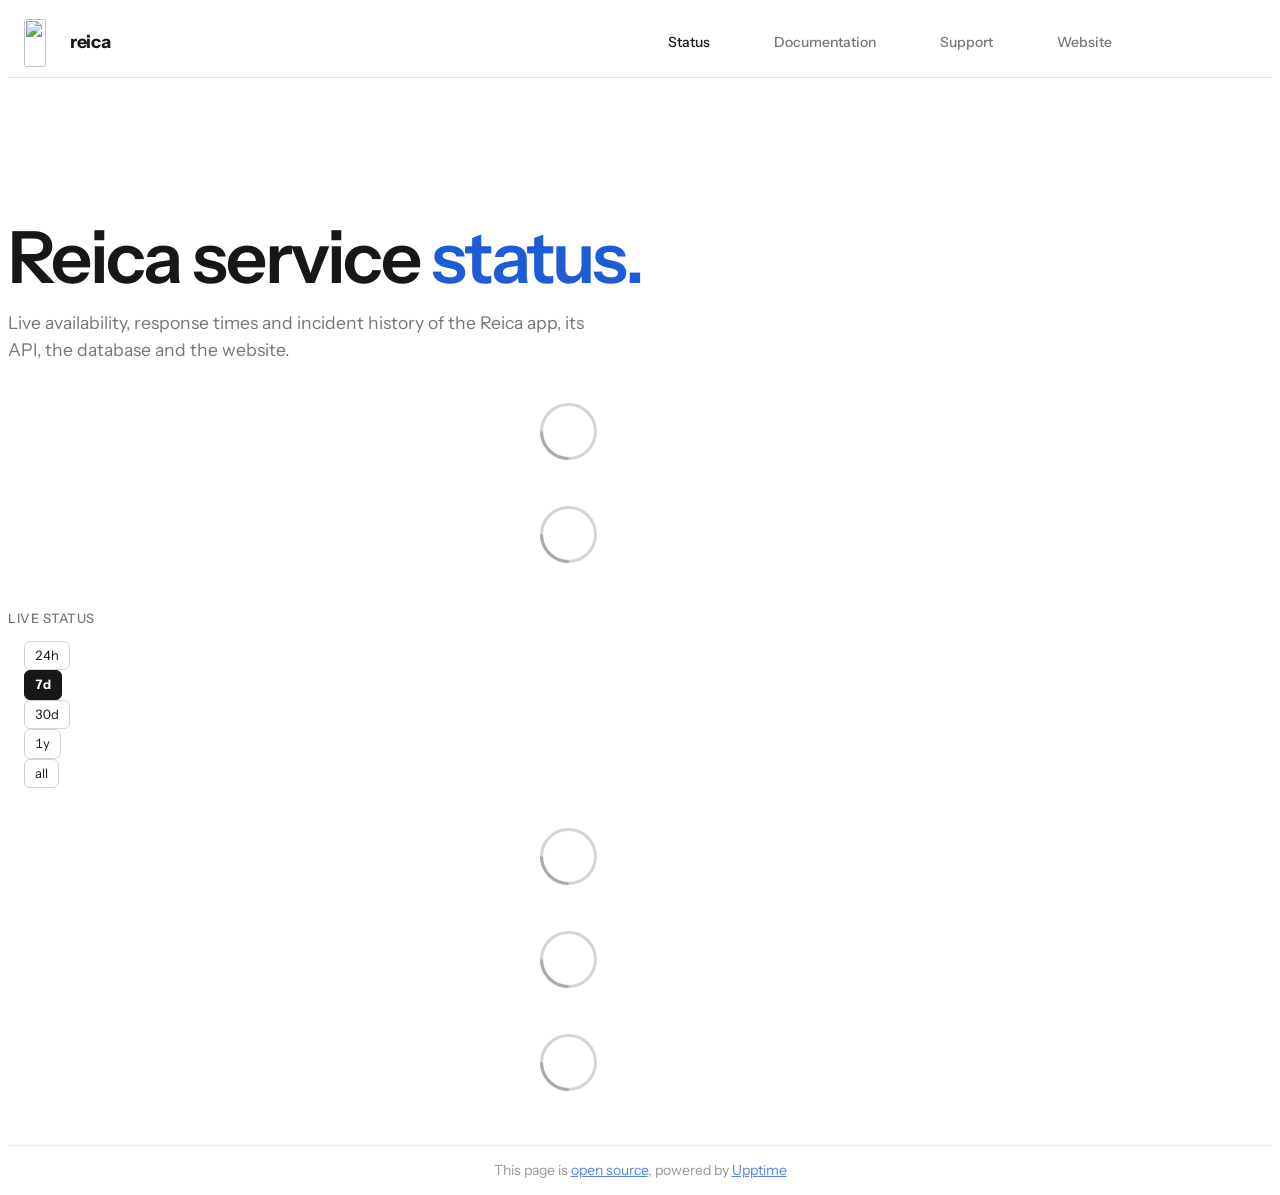
==== commit f3b9f220: "deploy: 441335a89ebe811e6bbe30422c241e4d78c66be3" ====
--- a/index.html
+++ b/index.html
@@ -1,4 +1,4 @@
-<!DOCTYPE html> <html lang=en> <head> <meta charset=utf-8> <meta content="width=device-width,initial-scale=1" name=viewport> <meta content=#333333 name=theme-color> <base href=/ > <link href=manifest.json rel=manifest crossorigin=use-credentials> <script>__SAPPER__={baseUrl:"",preloaded:[void 0,{}]};if('serviceWorker' in navigator)navigator.serviceWorker.register('/service-worker.js');(function(){try{eval("async function x(){}");var main="/client/client.5323256a.js"}catch(e){main="/client/legacy/client.6ca61747.js"};var s=document.createElement("script");try{new Function("if(0)import('')")();s.src=main;s.type="module";s.crossOrigin="use-credentials";}catch(e){s.src="/client/shimport@2.0.5.js";s.setAttribute("data-main",main);}document.head.appendChild(s);}());</script> <link href=client/client-31a52aa5.css rel=stylesheet><link href=client/createOctokit-a85f76c7.css rel=stylesheet><link href=client/index-b0b6455a.css rel=stylesheet> <title>reica</title><link href=https://fonts.googleapis.com rel=preconnect> <link href=https://fonts.gstatic.com rel=preconnect crossorigin> <link href="https://fonts.googleapis.com/css2?family=Instrument+Sans:wght@400;500;600;700&display=swap" rel=stylesheet> <script>// If `prefers-color-scheme` is not supported, fall back to light mode.
+<!DOCTYPE html> <html lang=en> <head> <meta charset=utf-8> <meta content="width=device-width,initial-scale=1" name=viewport> <meta content=#333333 name=theme-color> <base href=/ > <link href=manifest.json rel=manifest crossorigin=use-credentials> <script>__SAPPER__={baseUrl:"",preloaded:[void 0,{}]};if('serviceWorker' in navigator)navigator.serviceWorker.register('/service-worker.js');(function(){try{eval("async function x(){}");var main="/client/client.63bf219b.js"}catch(e){main="/client/legacy/client.fbcf9332.js"};var s=document.createElement("script");try{new Function("if(0)import('')")();s.src=main;s.type="module";s.crossOrigin="use-credentials";}catch(e){s.src="/client/shimport@2.0.5.js";s.setAttribute("data-main",main);}document.head.appendChild(s);}());</script> <link href=client/client-31a52aa5.css rel=stylesheet><link href=client/createOctokit-a85f76c7.css rel=stylesheet><link href=client/index-b0b6455a.css rel=stylesheet> <title>reica</title><link href=https://fonts.googleapis.com rel=preconnect> <link href=https://fonts.gstatic.com rel=preconnect crossorigin> <link href="https://fonts.googleapis.com/css2?family=Instrument+Sans:wght@400;500;600;700&display=swap" rel=stylesheet> <script>// If `prefers-color-scheme` is not supported, fall back to light mode.
       // In this case, light.css will be downloaded with `highest` priority.
       if (typeof window !== "undefined" && typeof document !== "undefined" && "matchMedia" in window && window.matchMedia('(prefers-color-scheme: dark)').media === 'not all') {
         document.documentElement.style.display = 'none';
@@ -6,7 +6,7 @@
           'beforeend',
           '<link rel="stylesheet" href={`${config.path}/themes/light.css`} onload="document.documentElement.style.display = \'\'">',
         );
-      } </script> <link href=https://status.getreica.com/themes/light.css rel=stylesheet media=(prefers-color-scheme:light)> <link href=https://status.getreica.com/themes/dark.css rel=stylesheet media=(prefers-color-scheme:dark)><link href=https://status.getreica.com/global.css rel=stylesheet><link href=https://docs.getreica.com/img/favicon.svg rel=icon type=image/svg><link href=https://docs.getreica.com/img/favicon.svg rel=icon type=image/png><style>:root{--body-background-color:#ffffff;--body-text-color:#171717;--card-background-color:#ffffff;--nav-background-color:#ffffff;--nav-border-bottom-color:#e4e4e4;--nav-current-border-bottom-color:#171717;--card-border-color:#e4e4e4;--down-border-left-color:#b91c1c;--down-background-color:#ffffff;--degraded-border-left-color:#b45309;--up-border-left-color:#e4e4e4;--tag-color:#171717;--tag-up-background-color:transparent;--tag-down-background-color:transparent;--tag-degraded-background-color:transparent;--change-background-color:#f4f4f4;--error-button-border-color:#d4d4d4;--error-button-background-color:#ffffff;--error-button-color:#171717;--submit-button-border-color:#171717;--submit-button-background-color:#171717;--submit-button-color:#ffffff;--code-color:#171717;--code-background-color:#f4f4f4;--down-color-color:#b91c1c;--degraded-color-color:#b45309;--up-color-color:#15803d;--graph-opacity:1;--graph-filter:grayscale(1) contrast(0.9)}html{background:#fff}body{font-family:"Instrument Sans",system-ui,-apple-system,"Segoe UI",sans-serif;font-size:16px;line-height:1.5;background:#fff;color:#171717;-webkit-font-smoothing:antialiased;font-feature-settings:"tnum" 1}nav{border-bottom:1px solid #e4e4e4}footer .container,main.container,nav .container{max-width:1120px}nav a{padding:1rem .875rem;color:#767676;font-size:.875rem;font-weight:500;transition:color .1s}[aria-current],nav a:hover{color:#171717}nav .logo{display:inline-flex;align-items:center;gap:.5rem;font-size:1.125rem;font-weight:700;letter-spacing:-.02em;text-transform:lowercase;color:#171717}nav .logo img{width:22px;height:22px}main.container{padding-top:4rem}header{max-width:860px;margin-bottom:2.5rem}h1,h2,h3,h4{letter-spacing:-.02em}h1{font-size:clamp(2.625rem,6vw,4.5rem);font-weight:600;line-height:.98;letter-spacing:-.035em;margin-bottom:1rem}h1 strong{color:#1e5bd7;font-weight:600}p.lead{max-width:38rem;font-size:1.1875rem;line-height:1.5;color:#767676}h2{margin-bottom:.75rem;font-size:.8125rem;font-weight:500;letter-spacing:.04em;text-transform:uppercase;color:#767676}h3{color:#767676;font-weight:500}a{color:#1e5bd7;transition:color .1s}article{border:1px solid #e4e4e4;border-left-width:1px;border-radius:6px;box-shadow:none;background:#fff}article+article{margin-top:.5rem}article.down-active{border-color:#b91c1c}article.degraded-active{border-color:#b45309}article h4{font-weight:600}article.graph{background-size:46% auto;background-position:center right 1.25rem}.tag{display:inline-flex;align-items:center;gap:.375rem;padding:0;border-radius:0;background:0 0!important;font-size:.8125rem;font-weight:500;letter-spacing:0}.tag::before{content:"";width:.5rem;height:.5rem;border-radius:2px;background:currentColor}.tag.up{color:#15803d}.tag.down{color:#b91c1c}.tag.degraded{color:#b45309}.r label{display:inline-flex;align-items:center;margin-left:.375rem;padding:.25rem .625rem;border:1px solid #d4d4d4;border-radius:6px;background:#fff;font-size:.8125rem}.r input:checked+label{background:#171717;color:#fff;border-color:#171717}.submit-button,a.error-button{border-radius:6px;padding:.5rem 1rem;font-weight:500}footer{color:#767676;border-top:1px solid #e4e4e4;font-size:.875rem}@media (prefers-color-scheme:dark){:root{--body-background-color:#161616;--body-text-color:#ededed;--card-background-color:#161616;--nav-background-color:#161616;--nav-border-bottom-color:#2f2f2f;--nav-current-border-bottom-color:#ededed;--card-border-color:#2f2f2f;--up-border-left-color:#2f2f2f;--change-background-color:#1f1f1f;--code-background-color:#1f1f1f;--code-color:#ededed;--submit-button-background-color:#ededed;--submit-button-border-color:#ededed;--submit-button-color:#161616;--error-button-background-color:#161616;--error-button-color:#ededed;--error-button-border-color:#3a3a3a;--graph-filter:grayscale(1) invert(0.85)}article,body,html{background:#161616;color:#ededed}footer,nav{border-color:#2f2f2f}article{border-color:#2f2f2f}[aria-current],nav .logo,nav a:hover{color:#ededed}footer,h2,h3,nav a,p.lead{color:#a3a3a3}a,h1 strong{color:#6e9bff}.tag.up{color:#4ade80}.tag.down{color:#f87171}.tag.degraded{color:#f59e0b}.r label{background:#161616;border-color:#3a3a3a}.r input:checked+label{background:#ededed;color:#161616;border-color:#ededed}}@media (max-width:720px){nav a{padding:.875rem .625rem}main.container{padding-top:2.5rem}article.graph{background-size:65% auto;background-position:bottom right}}</style> <link href=/client/client.5323256a.js rel=modulepreload as=script crossorigin=use-credentials><link href=/client/client-31a52aa5.css rel=preload as=style><link href=/client/index.96efc921.js rel=modulepreload as=script crossorigin=use-credentials><link href=/client/createOctokit.48ce1f9c.js rel=modulepreload as=script crossorigin=use-credentials><link href=/client/inject_styles.803b7e80.js rel=modulepreload as=script crossorigin=use-credentials><link href=/client/createOctokit-a85f76c7.css rel=preload as=style><link href=/client/index-b0b6455a.css rel=preload as=style></head> <body> <div id=sapper> <nav class=svelte-a08hsz><div class="svelte-a08hsz container"><div><a href=https://getreica.com class="svelte-a08hsz logo"><img alt="" class=svelte-a08hsz src=https://docs.getreica.com/img/mark.svg> <div>reica</div></a></div> <ul class=svelte-a08hsz><li><a href=/ class=svelte-a08hsz target=_self aria-current=page>Status</a> <li><a href=https://docs.getreica.com class=svelte-a08hsz target=_blank>Documentation</a> <li><a href=https://docs.getreica.com/support class=svelte-a08hsz target=_blank>Support</a> <li><a href=https://getreica.com class=svelte-a08hsz target=_blank>Website</a> </li> </ul></div> </nav> <main class=container> <header class=svelte-ngkazm><h1>Reica service <strong>status.</strong></h1> <p class="svelte-ngkazm lead">Live availability, response times and incident history of the Reica app, its API, the database and the website.</header> <section class=svelte-8lnl4f><div class="svelte-68jxue loading"><svg class=svelte-68jxue height=38 stroke=#aaa width=38 xmlns=http://www.w3.org/2000/svg><g fill=none fill-rule=evenodd><g stroke-width=2 transform="translate(1 1)"><circle cx=18 cy=18 r=18 stroke-opacity=.5></circle><path d="M36 18c0-9.94-8.06-18-18-18"><animateTransform attributeName=transform dur=1s from="0 18 18" repeatCount=indefinite to="360 18 18" type=rotate></animateTransform></path></g></g></svg></div> </section> <section class=svelte-8lnl4f><div class="svelte-68jxue loading"><svg class=svelte-68jxue height=38 stroke=#aaa width=38 xmlns=http://www.w3.org/2000/svg><g fill=none fill-rule=evenodd><g stroke-width=2 transform="translate(1 1)"><circle cx=18 cy=18 r=18 stroke-opacity=.5></circle><path d="M36 18c0-9.94-8.06-18-18-18"><animateTransform attributeName=transform dur=1s from="0 18 18" repeatCount=indefinite to="360 18 18" type=rotate></animateTransform></path></g></g></svg></div> </section> <div class="svelte-fqsq6s f changed"><h2>Live Status</h2> <form class="svelte-fqsq6s f r"><div><input class=svelte-fqsq6s id=data_day name=d type=radio value=day><label class=svelte-fqsq6s for=data_day>24h</label></div> <div><input class=svelte-fqsq6s id=data_week name=d type=radio value=week checked><label class=svelte-fqsq6s for=data_week>7d</label></div> <div><input class=svelte-fqsq6s id=data_month name=d type=radio value=month><label class=svelte-fqsq6s for=data_month>30d</label></div> <div><input class=svelte-fqsq6s id=data_year name=d type=radio value=year><label class=svelte-fqsq6s for=data_year>1y</label></div> <div><input class=svelte-fqsq6s id=data_all name=d type=radio value=all><label class=svelte-fqsq6s for=data_all>all</label></div></form></div> <section class="svelte-fqsq6s live-status"><div class="svelte-68jxue loading"><svg class=svelte-68jxue height=38 stroke=#aaa width=38 xmlns=http://www.w3.org/2000/svg><g fill=none fill-rule=evenodd><g stroke-width=2 transform="translate(1 1)"><circle cx=18 cy=18 r=18 stroke-opacity=.5></circle><path d="M36 18c0-9.94-8.06-18-18-18"><animateTransform attributeName=transform dur=1s from="0 18 18" repeatCount=indefinite to="360 18 18" type=rotate></animateTransform></path></g></g></svg></div> </section> <section><div class="svelte-68jxue loading"><svg class=svelte-68jxue height=38 stroke=#aaa width=38 xmlns=http://www.w3.org/2000/svg><g fill=none fill-rule=evenodd><g stroke-width=2 transform="translate(1 1)"><circle cx=18 cy=18 r=18 stroke-opacity=.5></circle><path d="M36 18c0-9.94-8.06-18-18-18"><animateTransform attributeName=transform dur=1s from="0 18 18" repeatCount=indefinite to="360 18 18" type=rotate></animateTransform></path></g></g></svg></div> </section> <section><div class="svelte-68jxue loading"><svg class=svelte-68jxue height=38 stroke=#aaa width=38 xmlns=http://www.w3.org/2000/svg><g fill=none fill-rule=evenodd><g stroke-width=2 transform="translate(1 1)"><circle cx=18 cy=18 r=18 stroke-opacity=.5></circle><path d="M36 18c0-9.94-8.06-18-18-18"><animateTransform attributeName=transform dur=1s from="0 18 18" repeatCount=indefinite to="360 18 18" type=rotate></animateTransform></path></g></g></svg></div></section></main> <footer class=svelte-jbr799><p>This page is <a href=https://github.com/getreica/status-page>open source</a>, powered by <a href=https://upptime.js.org>Upptime</a></p> </footer></div> <script> try {
+      } </script> <link href=https://status.getreica.com/themes/light.css rel=stylesheet media=(prefers-color-scheme:light)> <link href=https://status.getreica.com/themes/dark.css rel=stylesheet media=(prefers-color-scheme:dark)><link href=https://status.getreica.com/global.css rel=stylesheet><link href=https://docs.getreica.com/img/favicon.svg rel=icon type=image/svg><link href=https://docs.getreica.com/img/favicon.svg rel=icon type=image/png><style>:root{--body-background-color:#ffffff;--body-text-color:#171717;--card-background-color:#ffffff;--nav-background-color:#ffffff;--nav-border-bottom-color:#e4e4e4;--nav-current-border-bottom-color:#171717;--card-border-color:#e4e4e4;--down-border-left-color:#b91c1c;--down-background-color:#ffffff;--degraded-border-left-color:#b45309;--up-border-left-color:#e4e4e4;--tag-color:#171717;--tag-up-background-color:transparent;--tag-down-background-color:transparent;--tag-degraded-background-color:transparent;--change-background-color:#f4f4f4;--error-button-border-color:#d4d4d4;--error-button-background-color:#ffffff;--error-button-color:#171717;--submit-button-border-color:#171717;--submit-button-background-color:#171717;--submit-button-color:#ffffff;--code-color:#171717;--code-background-color:#f4f4f4;--down-color-color:#b91c1c;--degraded-color-color:#b45309;--up-color-color:#15803d;--graph-opacity:1;--graph-filter:grayscale(1) contrast(0.9)}html{background:#fff}body{font-family:"Instrument Sans",system-ui,-apple-system,"Segoe UI",sans-serif;font-size:16px;line-height:1.5;background:#fff;color:#171717;-webkit-font-smoothing:antialiased;font-feature-settings:"tnum" 1}nav{border-bottom:1px solid #e4e4e4}footer .container,main.container,nav .container{max-width:1120px}nav a{padding:1rem .875rem;color:#767676;font-size:.875rem;font-weight:500;transition:color .1s}[aria-current],nav a:hover{color:#171717}nav .logo{display:inline-flex;align-items:center;gap:.5rem;font-size:1.125rem;font-weight:700;letter-spacing:-.02em;text-transform:lowercase;color:#171717}nav .logo img{width:22px;height:22px}main.container{padding-top:4rem}header{max-width:860px;margin-bottom:2.5rem}h1,h2,h3,h4{letter-spacing:-.02em}h1{font-size:clamp(2.625rem,6vw,4.5rem);font-weight:600;line-height:.98;letter-spacing:-.035em;margin-bottom:1rem}h1 strong{color:#1e5bd7;font-weight:600}p.lead{max-width:38rem;font-size:1.1875rem;line-height:1.5;color:#767676}h2{margin-bottom:.75rem;font-size:.8125rem;font-weight:500;letter-spacing:.04em;text-transform:uppercase;color:#767676}h3{color:#767676;font-weight:500}a{color:#1e5bd7;transition:color .1s}article{border:1px solid #e4e4e4;border-left-width:1px;border-radius:6px;box-shadow:none;background:#fff}article+article{margin-top:.5rem}article.down-active{border-color:#b91c1c}article.degraded-active{border-color:#b45309}article h4{font-weight:600}article.graph{background-size:46% auto;background-position:center right 1.25rem}article.graph{background-color:#fff;background-blend-mode:luminosity}.tag{display:inline-flex;align-items:center;gap:.375rem;padding:0;border-radius:0;background:0 0!important;font-size:.8125rem;font-weight:500;letter-spacing:0}.tag::before{content:"";width:.5rem;height:.5rem;border-radius:2px;background:currentColor}.tag.up{color:#15803d}.tag.down{color:#b91c1c}.tag.degraded{color:#b45309}.r label{display:inline-flex;align-items:center;margin-left:.375rem;padding:.25rem .625rem;border:1px solid #d4d4d4;border-radius:6px;background:#fff;font-size:.8125rem}.r input:checked+label{background:#171717;color:#fff;border-color:#171717}.submit-button,a.error-button{border-radius:6px;padding:.5rem 1rem;font-weight:500}footer{color:#767676;border-top:1px solid #e4e4e4;font-size:.875rem}@media (prefers-color-scheme:dark){:root{--body-background-color:#161616;--body-text-color:#ededed;--card-background-color:#161616;--nav-background-color:#161616;--nav-border-bottom-color:#2f2f2f;--nav-current-border-bottom-color:#ededed;--card-border-color:#2f2f2f;--up-border-left-color:#2f2f2f;--change-background-color:#1f1f1f;--code-background-color:#1f1f1f;--code-color:#ededed;--submit-button-background-color:#ededed;--submit-button-border-color:#ededed;--submit-button-color:#161616;--error-button-background-color:#161616;--error-button-color:#ededed;--error-button-border-color:#3a3a3a;--graph-filter:grayscale(1) invert(0.85)}article,body,html{background-color:#161616;color:#ededed}footer,nav{border-color:#2f2f2f}article{border-color:#2f2f2f}[aria-current],nav .logo,nav a:hover{color:#ededed}footer,h2,h3,nav a,p.lead{color:#a3a3a3}a,h1 strong{color:#6e9bff}.tag.up{color:#4ade80}.tag.down{color:#f87171}.tag.degraded{color:#f59e0b}.r label{background:#161616;border-color:#3a3a3a}.r input:checked+label{background:#ededed;color:#161616;border-color:#ededed}}@media (max-width:720px){nav a{padding:.875rem .625rem}main.container{padding-top:2.5rem}article.graph{background-size:65% auto;background-position:bottom right}}</style> <link href=/client/client.63bf219b.js rel=modulepreload as=script crossorigin=use-credentials><link href=/client/client-31a52aa5.css rel=preload as=style><link href=/client/index.20ed142e.js rel=modulepreload as=script crossorigin=use-credentials><link href=/client/createOctokit.70efcfd1.js rel=modulepreload as=script crossorigin=use-credentials><link href=/client/inject_styles.803b7e80.js rel=modulepreload as=script crossorigin=use-credentials><link href=/client/createOctokit-a85f76c7.css rel=preload as=style><link href=/client/index-b0b6455a.css rel=preload as=style></head> <body> <div id=sapper> <nav class=svelte-a08hsz><div class="svelte-a08hsz container"><div><a href=https://getreica.com class="svelte-a08hsz logo"><img alt="" class=svelte-a08hsz src=https://docs.getreica.com/img/mark.svg> <div>reica</div></a></div> <ul class=svelte-a08hsz><li><a href=/ class=svelte-a08hsz target=_self aria-current=page>Status</a> <li><a href=https://docs.getreica.com class=svelte-a08hsz target=_blank>Documentation</a> <li><a href=https://docs.getreica.com/support class=svelte-a08hsz target=_blank>Support</a> <li><a href=https://getreica.com class=svelte-a08hsz target=_blank>Website</a> </li> </ul></div> </nav> <main class=container> <header class=svelte-ngkazm><h1>Reica service <strong>status.</strong></h1> <p class="svelte-ngkazm lead">Live availability, response times and incident history of the Reica app, its API, the database and the website.</header> <section class=svelte-8lnl4f><div class="svelte-68jxue loading"><svg class=svelte-68jxue height=38 stroke=#aaa width=38 xmlns=http://www.w3.org/2000/svg><g fill=none fill-rule=evenodd><g stroke-width=2 transform="translate(1 1)"><circle cx=18 cy=18 r=18 stroke-opacity=.5></circle><path d="M36 18c0-9.94-8.06-18-18-18"><animateTransform attributeName=transform dur=1s from="0 18 18" repeatCount=indefinite to="360 18 18" type=rotate></animateTransform></path></g></g></svg></div> </section> <section class=svelte-8lnl4f><div class="svelte-68jxue loading"><svg class=svelte-68jxue height=38 stroke=#aaa width=38 xmlns=http://www.w3.org/2000/svg><g fill=none fill-rule=evenodd><g stroke-width=2 transform="translate(1 1)"><circle cx=18 cy=18 r=18 stroke-opacity=.5></circle><path d="M36 18c0-9.94-8.06-18-18-18"><animateTransform attributeName=transform dur=1s from="0 18 18" repeatCount=indefinite to="360 18 18" type=rotate></animateTransform></path></g></g></svg></div> </section> <div class="svelte-fqsq6s f changed"><h2>Live Status</h2> <form class="svelte-fqsq6s f r"><div><input class=svelte-fqsq6s id=data_day name=d type=radio value=day><label class=svelte-fqsq6s for=data_day>24h</label></div> <div><input class=svelte-fqsq6s id=data_week name=d type=radio value=week checked><label class=svelte-fqsq6s for=data_week>7d</label></div> <div><input class=svelte-fqsq6s id=data_month name=d type=radio value=month><label class=svelte-fqsq6s for=data_month>30d</label></div> <div><input class=svelte-fqsq6s id=data_year name=d type=radio value=year><label class=svelte-fqsq6s for=data_year>1y</label></div> <div><input class=svelte-fqsq6s id=data_all name=d type=radio value=all><label class=svelte-fqsq6s for=data_all>all</label></div></form></div> <section class="svelte-fqsq6s live-status"><div class="svelte-68jxue loading"><svg class=svelte-68jxue height=38 stroke=#aaa width=38 xmlns=http://www.w3.org/2000/svg><g fill=none fill-rule=evenodd><g stroke-width=2 transform="translate(1 1)"><circle cx=18 cy=18 r=18 stroke-opacity=.5></circle><path d="M36 18c0-9.94-8.06-18-18-18"><animateTransform attributeName=transform dur=1s from="0 18 18" repeatCount=indefinite to="360 18 18" type=rotate></animateTransform></path></g></g></svg></div> </section> <section><div class="svelte-68jxue loading"><svg class=svelte-68jxue height=38 stroke=#aaa width=38 xmlns=http://www.w3.org/2000/svg><g fill=none fill-rule=evenodd><g stroke-width=2 transform="translate(1 1)"><circle cx=18 cy=18 r=18 stroke-opacity=.5></circle><path d="M36 18c0-9.94-8.06-18-18-18"><animateTransform attributeName=transform dur=1s from="0 18 18" repeatCount=indefinite to="360 18 18" type=rotate></animateTransform></path></g></g></svg></div> </section> <section><div class="svelte-68jxue loading"><svg class=svelte-68jxue height=38 stroke=#aaa width=38 xmlns=http://www.w3.org/2000/svg><g fill=none fill-rule=evenodd><g stroke-width=2 transform="translate(1 1)"><circle cx=18 cy=18 r=18 stroke-opacity=.5></circle><path d="M36 18c0-9.94-8.06-18-18-18"><animateTransform attributeName=transform dur=1s from="0 18 18" repeatCount=indefinite to="360 18 18" type=rotate></animateTransform></path></g></g></svg></div></section></main> <footer class=svelte-jbr799><p>This page is <a href=https://github.com/getreica/status-page>open source</a>, powered by <a href=https://upptime.js.org>Upptime</a></p> </footer></div> <script> try {
         if (typeof window !== "undefined" && window.navigator && navigator.serviceWorker) {
           navigator.serviceWorker.getRegistrations().then(function (registrations) {
             for (let registration of registrations) {
